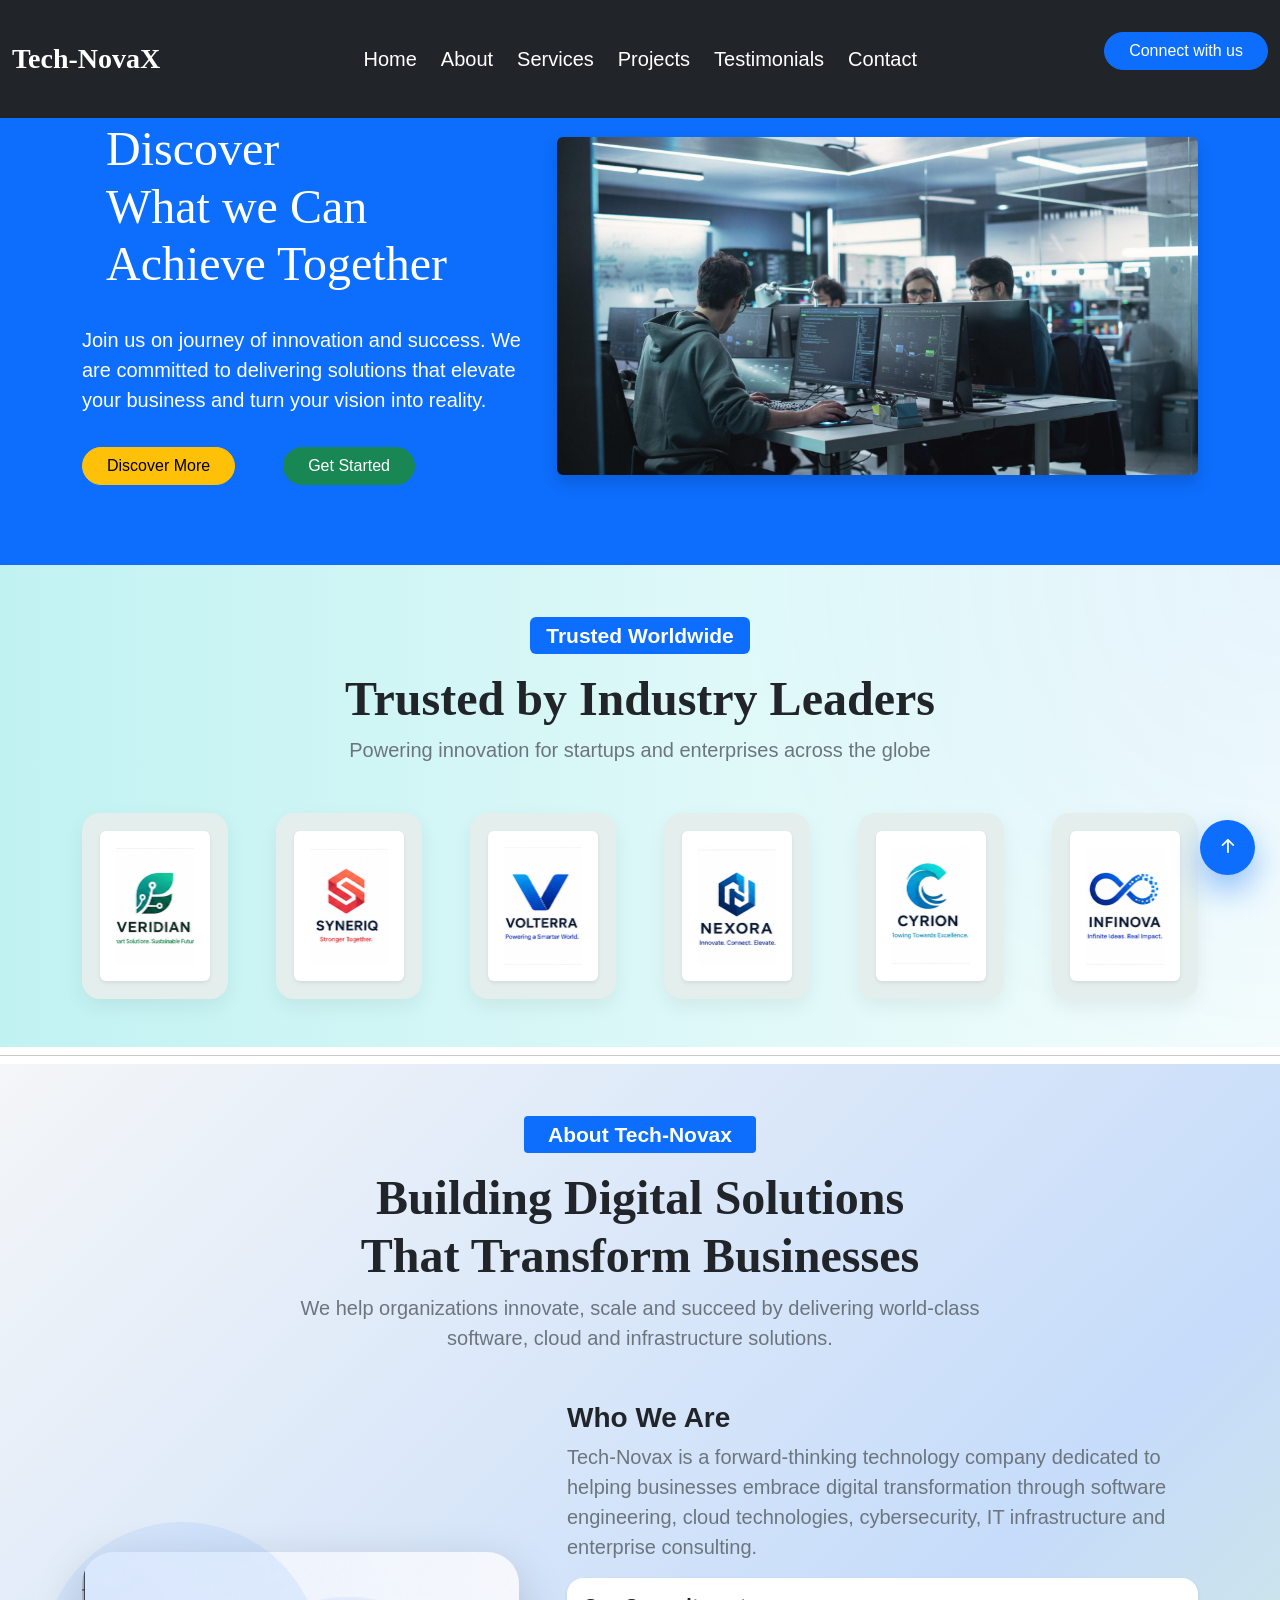
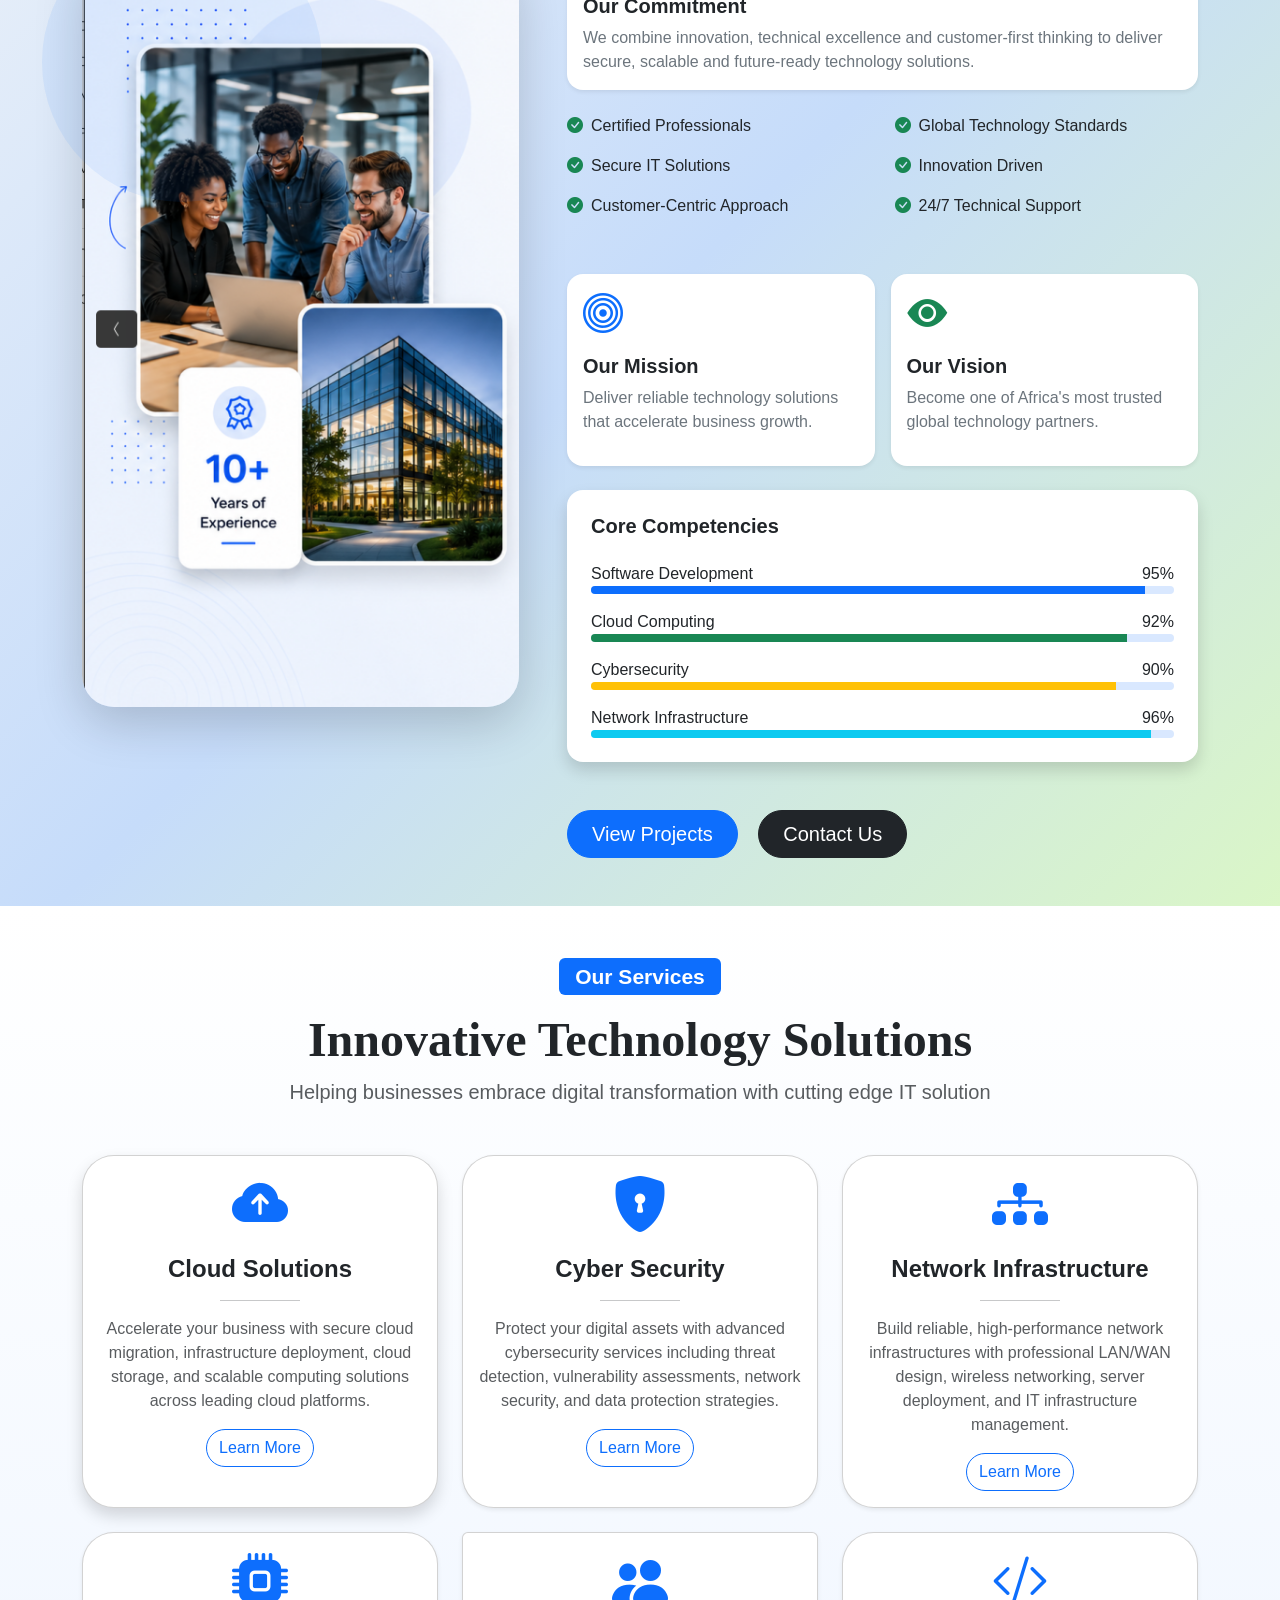
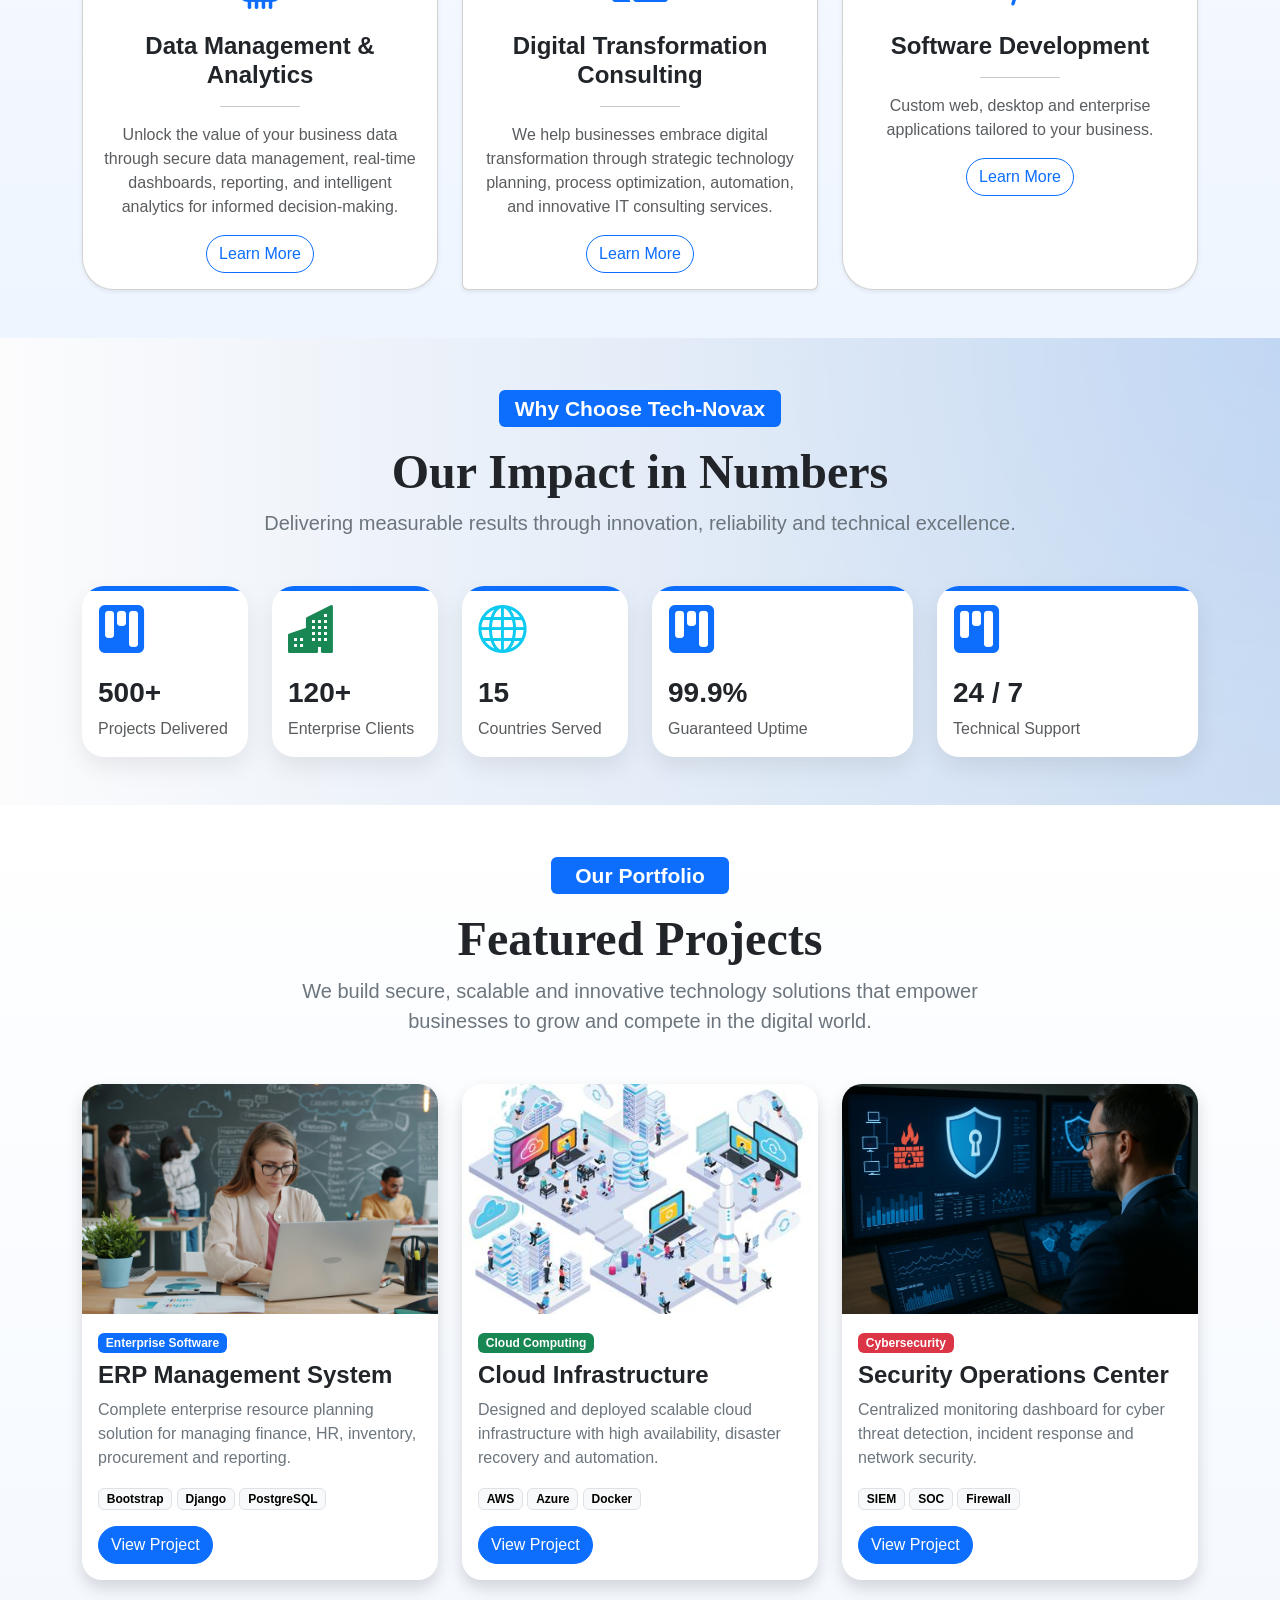
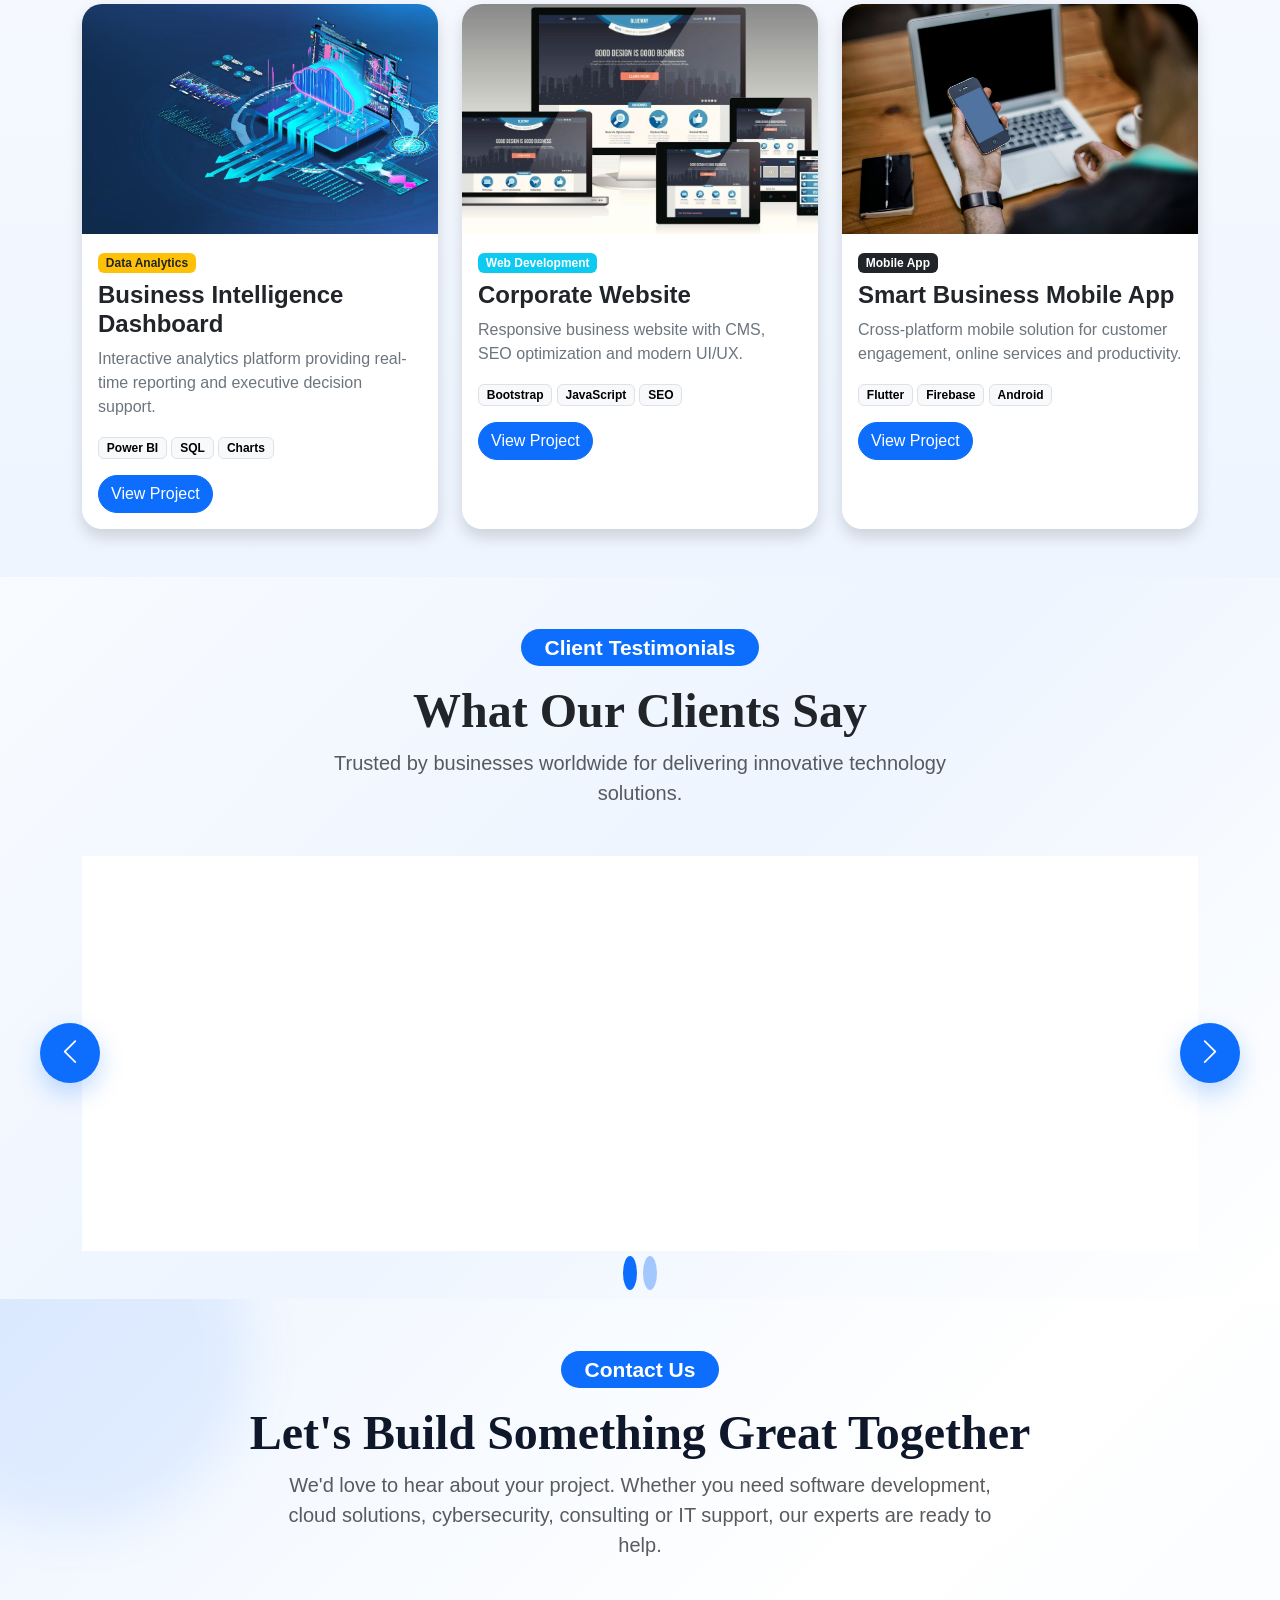
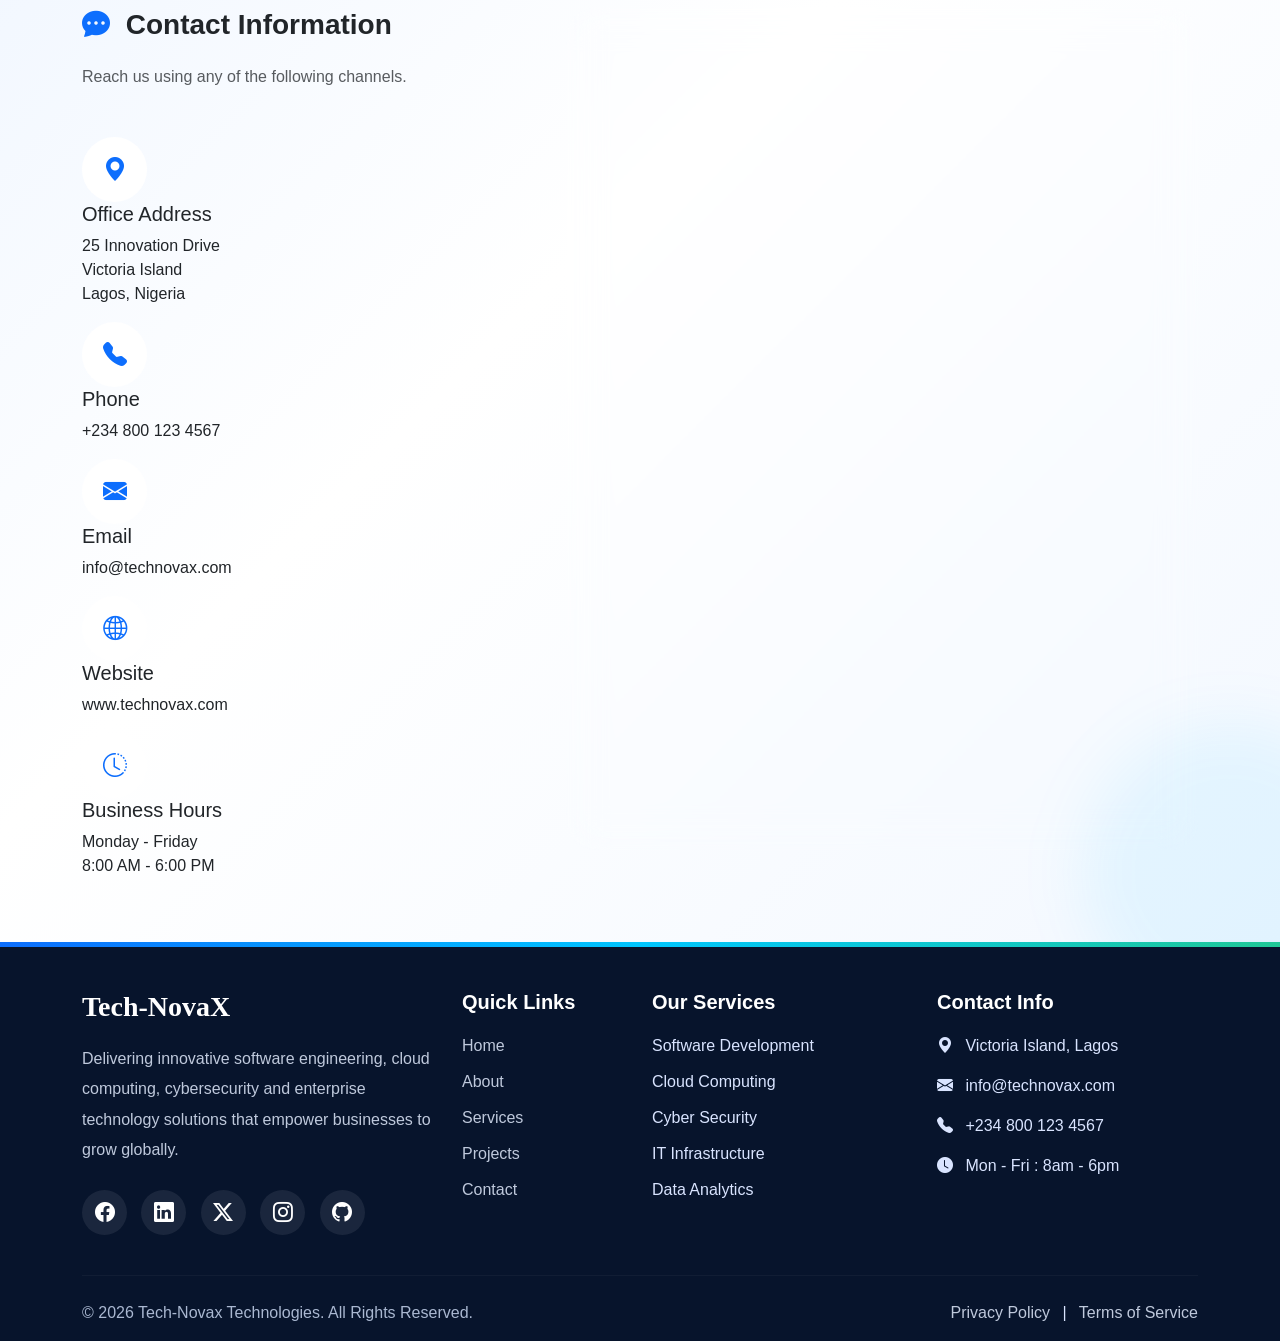
==== index copy.html @ 72aecee9 "changed clients logo identities. Also modified the Navbar to include connect with us button and also" ====
<!doctype html>
<html lang="en">
  <head>
    <meta charset="UTF-8" />
    <meta name="viewport" content="width=device-width, initial-scale=1.0" />

    <!--Bootstrap Link added below-->
    <link
      href="https://cdn.jsdelivr.net/npm/bootstrap@5.3.8/dist/css/bootstrap.min.css"
      rel="stylesheet"
      integrity="sha384-sRIl4kxILFvY47J16cr9ZwB07vP4J8+LH7qKQnuqkuIAvNWLzeN8tE5YBujZqJLB"
      crossorigin="anonymous"
    />

    <!--Bootstrap icons link added below-->
    <link
      rel="stylesheet"
      href="https://cdn.jsdelivr.net/npm/bootstrap-icons@1.11.3/font/bootstrap-icons.css"
    />

    <!--Google fonts link added-->
    <link rel="preconnect" href="https://fonts.googleapis.com" />
    <link rel="preconnect" href="https://fonts.gstatic.com" crossorigin />
    <link
      href="https://fonts.googleapis.com/css2?family=Inter:ital,opsz,wght@0,14..32,100..900;1,14..32,100..900&family=Press+Start+2P&display=swap"
      rel="stylesheet"
    />

    <!--Custom CSS file link-->
    <link rel="stylesheet" href="style.css" />

    <title>Responsive Tech Company Website with Bootstrap</title>
  </head>
  <body>
    <!-- ================= NAVBAR ==============-->
    <nav class="navbar navbar-expand-lg navbar-dark bg-dark py-3 fixed-top">
      <div class="container-fluid">
        <a class="navbar-brand fs-3 fw-bold" href="#">Tech-NovaX</a>

        <button
          class="navbar-toggler"
          type="button"
          data-bs-toggle="collapse"
          data-bs-target="#navmenu"
        >
          <span class="navbar-toggler-icon"></span>
        </button>

        <div class="collapse navbar-collapse" id="navmenu">
          <ul class="navbar-nav mx-auto gap-2">
            <li class="nav-item">
              <a href="#" class="nav-link active fs-5">Home</a>
            </li>

            <li class="nav-item">
              <a href="#about" class="nav-link active fs-5">About</a>
            </li>

            <li class="nav-item">
              <a href="#services" class="nav-link active fs-5">Services</a>
            </li>

            <li class="nav-item">
              <a href="#projects" class="nav-link active fs-5">Projects</a>
            </li>

            <li class="nav-item">
              <a href="#testimonials" class="nav-link active fs-5"
                >Testimonials</a
              >
            </li>

            <li class="nav-item">
              <a href="#contact" class="nav-link active fs-5">Contact</a>
            </li>
          </ul>

          <div class="d-flex gap-5 mb-3 py-3">
            <a href="#contact" class="btn btn-primary rounded-pill px-4 ">
              Connect with us
            </a>
          </div>
        </div>
      </div>
    </nav>

    <!-- ================= END NAVBAR ================= -->

    <!-- ================= HEADER / HERO SECTION ===     -->

    <header class="bg-primary d-flex align-items-center text-white py-5 mt-5">
      <div class="container">
        <div class="row align-items-center">
          <div class="col-md-5">
            <h1 class="header-title p-4">
              Discover <br />What we Can <br />
              Achieve Together
            </h1>

            <p class="lead">
              Join us on journey of innovation and success. We are committed to
              delivering solutions that elevate your business and turn your
              vision into reality.
            </p>

            <div class="d-flex gap-5 mb-3 py-3">
              <a href="#about" class="btn btn-warning rounded-pill px-4">
                Discover More
              </a>

              <a href="#contact" class="btn btn-success rounded-pill px-4">
                Get Started
              </a>
            </div>
          </div>

          <div class="col-md-7">
            <img
              src="images/hero-image/hero-image.jpg"
              class="img-fluid rounded shadow"
              alt="Header Image"
            />
          </div>
        </div>
      </div>
    </header>

    <!-- ================= END HEADER / HERO ================= -->

    <!-- ================= CLIENTS SECTION ===     -->

    <section id="clients" class="clients-section py-5">
      <div class="container">
        <div class="text-center mb-5 fs-3">
          <span class="badge bg-primary px-3 py-2 mb-3">
            Trusted Worldwide
          </span>

          <h2 class="display-5 fw-bold">Trusted by Industry Leaders</h2>

          <p class="lead text-secondary">
            Powering innovation for startups and enterprises across the globe
          </p>
        </div>

        <div
          class="row justify-content-center align-items-center text-center g-5"
        >
          <div class="col-6 col-md-4 col-lg-2">
            <div class="client-card">
              <a href="#" target="_blank" rel="noopener noreferrer">
                <img
                  src="images/clients/client1/client-1.png"
                  class="img-fluid p-3 bg-white shadow-sm rounded"
                  style="height: 150px; width: 180px; object-fit: cover"
                  alt="Client 1"
                />
              </a>
            </div>
          </div>

          <div class="col-6 col-md-4 col-lg-2">
            <div class="client-card">
              <a href="#" target="_blank" rel="noopener noreferrer">
                <img
                  src="images/clients/client2/client-2.png"
                  class="img-fluid p-3 bg-white shadow-sm rounded"
                  style="height: 150px; width: 180px; object-fit: cover"
                  alt="Client 2"
                />
              </a>
            </div>
          </div>

          <div class="col-6 col-md-4 col-lg-2">
            <div class="client-card">
              <a href="#" target="_blank" rel="noopener noreferrer">
                <img
                  src="images/clients/client3/client-3.png"
                  class="img-fluid p-3 bg-white shadow-sm rounded"
                  style="height: 150px; width: 180px; object-fit: cover"
                  alt="Client 3"
                />
              </a>
            </div>
          </div>

          <div class="col-6 col-md-4 col-lg-2">
            <div class="client-card">
              <a href="#" target="_blank" rel="noopener noreferrer">
                <img
                  src="images/clients/client4/client-4.png"
                  class="img-fluid p-3 bg-white shadow-sm rounded"
                  style="height: 150px; width: 180px; object-fit: cover"
                  alt="Client 4"
                />
              </a>
            </div>
          </div>

          <div class="col-6 col-md-4 col-lg-2">
            <div class="client-card">
              <a href="#" target="_blank" rel="noopener noreferrer">
                <img
                  src="images/clients/client5/client-5.png"
                  class="img-fluid p-3 bg-white shadow-sm rounded"
                  style="height: 150px; width: 180px; object-fit: cover"
                  alt="Client 5"
                />
              </a>
            </div>
          </div>

          <div class="col-6 col-md-4 col-lg-2">
            <div class="client-card">
              <a href="#" target="_blank" rel="noopener noreferrer">
                <img
                  src="images/clients/client6/client-6.png"
                  class="img-fluid p-3 bg-white shadow-sm rounded"
                  style="height: 150px; width: 180px; object-fit: cover"
                  alt="Client 6"
                />
              </a>
            </div>
          </div>
        </div>
      </div>
    </section>
    <!-- ================= END CLIENTS ================= -->

    <hr class="my-2" />

    <!-- ===================== ABOUT SECTION ===================== -->

    <section
      id="about"
      class="about-section py-5 position-relative overflow-hidden"
    >
      <div class="container">
        <!-- Section Heading -->

        <div class="text-center mb-5 fs-3">
          <span class="badge bg-primary px-4 py-2 rounded-1 mb-3">
            About Tech-Novax
          </span>

          <h2 class="display-5 fw-bold">
            Building Digital Solutions
            <br />
            That Transform Businesses
          </h2>

          <p class="lead text-secondary mx-auto" style="max-width: 700px">
            We help organizations innovate, scale and succeed by delivering
            world-class software, cloud and infrastructure solutions.
          </p>
        </div>

        <div class="row align-items-center g-5">
          <!-- LEFT COLUMN -->

          <div class="col-lg-5">
            <div class="position-relative">
              <div class="about-bg-circle"></div>

              <img
                src="images/about-image/about-image-trimmed.png"
                class="img-fluid rounded-5 shadow-lg about-image"
                alt="About Tech-Novax"
              />

              <!-- Floating Card -->

              <!--
              <div class="experience-card">
                <h2 class="fw-bold text-primary mb-1">10+</h2>

                <small class="text-muted">
                  Years of
                  <br />
                  Experience
                </small>
              </div>
            --></div>
          </div>

          <!-- RIGHT COLUMN -->

          <div class="col-lg-7">
            <h3 class="fw-bold">Who We Are</h3>

            <p class="lead text-secondary">
              Tech-Novax is a forward-thinking technology company dedicated to
              helping businesses embrace digital transformation through software
              engineering, cloud technologies, cybersecurity, IT infrastructure
              and enterprise consulting.
            </p>

            <!-- Highlight Card -->

            <div class="card border-0 shadow-sm rounded-4 mb-4">
              <div class="card-body">
                <h5 class="fw-bold">Our Commitment</h5>

                <p class="text-secondary mb-0">
                  We combine innovation, technical excellence and customer-first
                  thinking to deliver secure, scalable and future-ready
                  technology solutions.
                </p>
              </div>
            </div>

            <!-- Features -->

            <div class="row">
              <div class="col-md-6">
                <p>
                  <i class="bi bi-check-circle-fill text-success me-2"></i
                  >Certified Professionals
                </p>

                <p>
                  <i class="bi bi-check-circle-fill text-success me-2"></i
                  >Secure IT Solutions
                </p>

                <p>
                  <i class="bi bi-check-circle-fill text-success me-2"></i
                  >Customer-Centric Approach
                </p>
              </div>

              <div class="col-md-6">
                <p>
                  <i class="bi bi-check-circle-fill text-success me-2"></i
                  >Global Technology Standards
                </p>

                <p>
                  <i class="bi bi-check-circle-fill text-success me-2"></i
                  >Innovation Driven
                </p>

                <p>
                  <i class="bi bi-check-circle-fill text-success me-2"></i>24/7
                  Technical Support
                </p>
              </div>
            </div>

            <!-- Mission Vision -->

            <div class="row g-3 my-4">
              <div class="col-md-6">
                <div class="card border-0 shadow-sm h-100 rounded-4">
                  <div class="card-body">
                    <i class="bi bi-bullseye text-primary display-6"></i>

                    <h5 class="fw-bold mt-3">Our Mission</h5>

                    <p class="text-secondary">
                      Deliver reliable technology solutions that accelerate
                      business growth.
                    </p>
                  </div>
                </div>
              </div>

              <div class="col-md-6">
                <div class="card border-0 shadow-sm h-100 rounded-4">
                  <div class="card-body">
                    <i class="bi bi-eye-fill text-success display-6"></i>

                    <h5 class="fw-bold mt-3">Our Vision</h5>

                    <p class="text-secondary">
                      Become one of Africa's most trusted global technology
                      partners.
                    </p>
                  </div>
                </div>
              </div>
            </div>

            <!-- Skills Card -->

            <div class="card border-0 shadow rounded-4">
              <div class="card-body p-4">
                <h5 class="fw-bold mb-4">Core Competencies</h5>

                <div class="mb-3">
                  <div class="d-flex justify-content-between">
                    <span>Software Development</span>

                    <span>95%</span>
                  </div>

                  <div class="progress">
                    <div
                      class="progress-bar bg-primary"
                      style="width: 95%"
                    ></div>
                  </div>
                </div>

                <div class="mb-3">
                  <div class="d-flex justify-content-between">
                    <span>Cloud Computing</span>

                    <span>92%</span>
                  </div>

                  <div class="progress">
                    <div
                      class="progress-bar bg-success"
                      style="width: 92%"
                    ></div>
                  </div>
                </div>

                <div class="mb-3">
                  <div class="d-flex justify-content-between">
                    <span>Cybersecurity</span>

                    <span>90%</span>
                  </div>

                  <div class="progress">
                    <div
                      class="progress-bar bg-warning"
                      style="width: 90%"
                    ></div>
                  </div>
                </div>

                <div>
                  <div class="d-flex justify-content-between">
                    <span>Network Infrastructure</span>

                    <span>96%</span>
                  </div>

                  <div class="progress">
                    <div class="progress-bar bg-info" style="width: 96%"></div>
                  </div>
                </div>
              </div>
            </div>

            <!-- Buttons -->

            <div class="mt-5">
              <a
                href="#projects"
                class="btn btn-primary btn-lg rounded-pill px-4 me-3"
              >
                View Projects
              </a>

              <a href="#contact" class="btn btn-dark btn-lg rounded-pill px-4">
                Contact Us
              </a>
            </div>
          </div>
        </div>
      </div>
    </section>

    <!-- =====================END  ABOUT SECTION ===================== -->

    <!-- ================= SERVICES SECTION ===     -->

    <section id="services" class="py-5 services-section">
      <div class="container">
        <div class="text-center mb-5 fs-3">
          <span class="badge bg-primary px-3 py-2 mb-3"> Our Services </span>

          <h2 class="display-5 fw-bold">Innovative Technology Solutions</h2>

          <p class="lead text-muted">
            Helping businesses embrace digital transformation with cutting edge
            IT solution
          </p>
        </div>

        <div class="row g-4">
          <div class="col-md-6 col-lg-4">
            <div
              class="card border-1 rounded-5 shadow bg- h-100 overflow-hidden service card"
            >
              <div class="card-body text-center">
                <i class="bi bi-cloud-arrow-up-fill display-4 text-primary"></i>
                <h4 class="mt-3 fw-bold">Cloud Solutions</h4>

                <hr class="w-25 mx-auto my-3" />

                <p class="text-muted">
                  Accelerate your business with secure cloud migration,
                  infrastructure deployment, cloud storage, and scalable
                  computing solutions across leading cloud platforms.
                </p>

                <a
                  href="coming-soon.html"
                  class="btn btn-outline-primary rounded-pill"
                >
                  Learn More
                </a>
              </div>
            </div>
          </div>

          <div class="col-md-6 col-lg-4">
            <div class="card border-1 rounded-5 shadow-sm h-100">
              <div class="card-body text-center">
                <i class="bi bi-shield-lock-fill display-4 text-primary"></i>
                <h4 class="mt-3 fw-bold">Cyber Security</h4>

                <hr class="w-25 mx-auto my-3" />

                <p class="text-muted">
                  Protect your digital assets with advanced cybersecurity
                  services including threat detection, vulnerability
                  assessments, network security, and data protection strategies.
                </p>

                <a
                  href="coming-soon.html"
                  class="btn btn-outline-primary rounded-pill"
                >
                  Learn More
                </a>
              </div>
            </div>
          </div>

          <div class="col-md-6 col-lg-4">
            <div class="card border-1 rounded-5 shadow-sm h-100">
              <div class="card-body text-center">
                <i class="bi bi-diagram-3-fill display-4 text-primary"></i>
                <h4 class="mt-3 fw-bold">Network Infrastructure</h4>

                <hr class="w-25 mx-auto my-3" />

                <p class="text-muted">
                  Build reliable, high-performance network infrastructures with
                  professional LAN/WAN design, wireless networking, server
                  deployment, and IT infrastructure management.
                </p>
                <a
                  href="coming-soon.html"
                  class="btn btn-outline-primary rounded-pill"
                >
                  Learn More
                </a>
              </div>
            </div>
          </div>

          <div class="col-md-6 col-lg-4">
            <div class="card border-1 rounded-5 shadow-sm h-100">
              <div class="card-body text-center">
                <i class="bi bi-cpu-fill display-4 text-primary"></i>
                <h4 class="mt-3 fw-bold">Data Management & Analytics</h4>

                <hr class="w-25 mx-auto my-3" />

                <p class="text-muted">
                  Unlock the value of your business data through secure data
                  management, real-time dashboards, reporting, and intelligent
                  analytics for informed decision-making.
                </p>

                <a
                  href="coming-soon.html"
                  class="btn btn-outline-primary rounded-pill"
                >
                  Learn More
                </a>
              </div>
            </div>
          </div>

          <div class="col-md-6 col-lg-4">
            <div class="card border-1 rounded shadow-sm h-100">
              <div class="card-body text-center">
                <i class="bi bi-people-fill display-4 text-primary"></i>
                <h4 class="mt-3 fw-bold">Digital Transformation Consulting</h4>

                <hr class="w-25 mx-auto my-3" />

                <p class="text-muted">
                  We help businesses embrace digital transformation through
                  strategic technology planning, process optimization,
                  automation, and innovative IT consulting services.
                </p>

                <a
                  href="coming-soon.html"
                  class="btn btn-outline-primary rounded-pill"
                >
                  Learn More
                </a>
              </div>
            </div>
          </div>

          <div class="col-md-6 col-lg-4">
            <div class="card border-1 rounded-5 shadow-sm h-100">
              <div class="card-body text-center">
                <i class="bi bi-code-slash display-4 text-primary"></i>
                <h4 class="mt-3 fw-bold">Software Development</h4>

                <hr class="w-25 mx-auto my-3" />

                <p class="text-muted">
                  Custom web, desktop and enterprise applications tailored to
                  your business.
                </p>

                <a
                  href="coming-soon.html"
                  class="btn btn-outline-primary rounded-pill"
                >
                  Learn More
                </a>
              </div>
            </div>
          </div>
        </div>
      </div>
    </section>
    <!-- ================= END SERVICES ================= -->

    <!-- ================= STATISTICS SECTION ===     -->

    <section id="statistics" class="stats-section py-5">
      <div class="container">
        <div class="text-center mb-5 fs-3">
          <span class="badge bg-primary px-3 py-2 mb-3">
            Why Choose Tech-Novax
          </span>

          <h2 class="fw-bold display-5">Our Impact in Numbers</h2>

          <p class="lead text-secondary">
            Delivering measurable results through innovation, reliability and
            technical excellence.
          </p>
        </div>

        <div class="row g-4">
          <div class="col-sm-6 col-lg-2">
            <div class="card stat-card border-0 h-100">
              <div class="card-body">
                <i class="bi bi-kanban-fill display-5 text-primary"></i>

                <h3 class="fw-bold mt-3">500+</h3>

                <p class="text-muted mb-0">Projects Delivered</p>
              </div>
            </div>
          </div>

          <div class="col-sm-6 col-lg-2">
            <div class="card stat-card border-0 h-100">
              <div class="card-body">
                <i class="bi bi-buildings-fill display-5 text-success"></i>

                <h3 class="fw-bold mt-3">120+</h3>

                <p class="text-muted mb-0">Enterprise Clients</p>
              </div>
            </div>
          </div>

          <div class="col-sm-6 col-lg-2">
            <div class="card stat-card border-0 h-100">
              <div class="card-body">
                <i class="bi bi-globe display-5 text-info"></i>

                <h3 class="fw-bold mt-3">15</h3>

                <p class="text-muted mb-0">Countries Served</p>
              </div>
            </div>
          </div>

          <div class="col-sm-6 col-lg-3">
            <div class="card stat-card border-0 h-100">
              <div class="card-body">
                <i
                  class="bi bi-kanban-fill stat-icon display-5 text-primary"
                ></i>

                <h3 class="fw-bold mt-3">99.9%</h3>

                <p class="text-muted mb-0">Guaranteed Uptime</p>
              </div>
            </div>
          </div>

          <div class="col-sm-12 col-lg-3">
            <div class="card stat-card border-0 h-100">
              <div class="card-body">
                <i
                  class="bi bi-kanban-fill stat-icon display-5 text-primary"
                ></i>

                <h3 class="fw-bold mt-3">24 / 7</h3>

                <p class="text-muted mb-0">Technical Support</p>
              </div>
            </div>
          </div>
        </div>
      </div>
    </section>

    <!-- ================= END STATISTICS ================= -->

    <!-- ===================== PROJECTS SECTION ===================== -->

    <section id="projects" class="py-5 bg-body-tertiary">
      <div class="container">
        <!-- Heading -->

        <div class="text-center mb-5 fs-3">
          <span class="badge bg-primary px-4 py-2 mb-3"> Our Portfolio </span>

          <h2 class="display-5 fw-bold">Featured Projects</h2>

          <p class="lead text-secondary mx-auto" style="max-width: 700px">
            We build secure, scalable and innovative technology solutions that
            empower businesses to grow and compete in the digital world.
          </p>
        </div>

        <!-- Projects -->

        <div class="row g-4">
          <!-- Project 1 -->

          <div class="col-md-6 col-lg-4">
            <div
              class="card border-0 shadow h-100 overflow-hidden project-card"
            >
              <div class="overflow-hidden">
                <img
                  src="images/projects/ERP.jpg"
                  class="card-img-top project-img"
                  alt="ERP System"
                />
              </div>

              <div class="card-body">
                <span class="badge bg-primary mb-2"> Enterprise Software </span>

                <h4 class="fw-bold">ERP Management System</h4>

                <p class="text-secondary">
                  Complete enterprise resource planning solution for managing
                  finance, HR, inventory, procurement and reporting.
                </p>

                <div class="mb-3">
                  <span class="badge text-bg-light border">Bootstrap</span>

                  <span class="badge text-bg-light border">Django</span>

                  <span class="badge text-bg-light border">PostgreSQL</span>
                </div>

                <a href="coming-soon.html" class="btn btn-primary rounded-pill">
                  View Project
                </a>
              </div>
            </div>
          </div>

          <!-- Project 2 -->

          <div class="col-md-6 col-lg-4">
            <div
              class="card border-0 shadow h-100 overflow-hidden project-card"
            >
              <div class="overflow-hidden">
                <img
                  src="images/projects/cloud-services.jpg"
                  class="card-img-top project-img"
                  alt="Cloud Computing"
                />
              </div>

              <div class="card-body">
                <span class="badge bg-success mb-2"> Cloud Computing </span>

                <h4 class="fw-bold">Cloud Infrastructure</h4>

                <p class="text-secondary">
                  Designed and deployed scalable cloud infrastructure with high
                  availability, disaster recovery and automation.
                </p>

                <div class="mb-3">
                  <span class="badge text-bg-light border">AWS</span>

                  <span class="badge text-bg-light border">Azure</span>

                  <span class="badge text-bg-light border">Docker</span>
                </div>

                <a href="coming-soon.html" class="btn btn-primary rounded-pill">
                  View Project
                </a>
              </div>
            </div>
          </div>

          <!-- Project 3 -->

          <div class="col-md-6 col-lg-4">
            <div
              class="card border-0 shadow h-100 overflow-hidden project-card"
            >
              <div class="overflow-hidden">
                <img
                  src="images/services/cybersecurity.jpg"
                  class="card-img-top project-img"
                  alt="Cyber Security"
                />
              </div>

              <div class="card-body">
                <span class="badge bg-danger mb-2"> Cybersecurity </span>

                <h4 class="fw-bold">Security Operations Center</h4>

                <p class="text-secondary">
                  Centralized monitoring dashboard for cyber threat detection,
                  incident response and network security.
                </p>

                <div class="mb-3">
                  <span class="badge text-bg-light border">SIEM</span>

                  <span class="badge text-bg-light border">SOC</span>

                  <span class="badge text-bg-light border">Firewall</span>
                </div>

                <a href="coming-soon.html" class="btn btn-primary rounded-pill">
                  View Project
                </a>
              </div>
            </div>
          </div>

          <!-- Project 4 -->

          <div class="col-md-6 col-lg-4">
            <div
              class="card border-0 shadow h-100 overflow-hidden project-card"
            >
              <div class="overflow-hidden">
                <img
                  src="images/projects/data-analytic-software-project.jpg"
                  class="card-img-top project-img"
                  alt="Dashboard"
                />
              </div>

              <div class="card-body">
                <span class="badge bg-warning text-dark mb-2">
                  Data Analytics
                </span>

                <h4 class="fw-bold">Business Intelligence Dashboard</h4>

                <p class="text-secondary">
                  Interactive analytics platform providing real-time reporting
                  and executive decision support.
                </p>

                <div class="mb-3">
                  <span class="badge text-bg-light border">Power BI</span>

                  <span class="badge text-bg-light border">SQL</span>

                  <span class="badge text-bg-light border">Charts</span>
                </div>

                <a href="coming-soon.html" class="btn btn-primary rounded-pill">
                  View Project
                </a>
              </div>
            </div>
          </div>

          <!-- Project 5 -->

          <div class="col-md-6 col-lg-4">
            <div
              class="card border-0 shadow h-100 overflow-hidden project-card"
            >
              <div class="overflow-hidden">
                <img
                  src="images/projects/web-design-and-dev-project.jpg"
                  class="card-img-top project-img"
                  alt="Website development"
                />
              </div>

              <div class="card-body">
                <span class="badge bg-info mb-2"> Web Development </span>

                <h4 class="fw-bold">Corporate Website</h4>

                <p class="text-secondary">
                  Responsive business website with CMS, SEO optimization and
                  modern UI/UX.
                </p>

                <div class="mb-3">
                  <span class="badge text-bg-light border">Bootstrap</span>

                  <span class="badge text-bg-light border">JavaScript</span>

                  <span class="badge text-bg-light border">SEO</span>
                </div>

                <a href="coming-soon.html" class="btn btn-primary rounded-pill">
                  View Project
                </a>
              </div>
            </div>
          </div>

          <!-- Project 6 -->

          <div class="col-md-6 col-lg-4">
            <div
              class="card border-0 shadow h-100 overflow-hidden project-card"
            >
              <div class="overflow-hidden">
                <img
                  src="images/projects/mobile.jpg"
                  class="card-img-top project-img"
                  alt="Mobile computing"
                />
              </div>

              <div class="card-body">
                <span class="badge bg-dark mb-2"> Mobile App </span>

                <h4 class="fw-bold">Smart Business Mobile App</h4>

                <p class="text-secondary">
                  Cross-platform mobile solution for customer engagement, online
                  services and productivity.
                </p>

                <div class="mb-3">
                  <span class="badge text-bg-light border">Flutter</span>

                  <span class="badge text-bg-light border">Firebase</span>

                  <span class="badge text-bg-light border">Android</span>
                </div>

                <a href="coming-soon.html" class="btn btn-primary rounded-pill">
                  View Project
                </a>
              </div>
            </div>
          </div>
        </div>
      </div>
    </section>

    <!--End of portfolio / projects-->

    <!--======TESTIMONIAL -->

    <section id="testimonials" class="testimonial-section py-5">
      <div class="container">
        <div class="text-center mb-5 fs-3">
          <span class="badge bg-primary rounded-pill px-4 py-2 mb-3">
            Client Testimonials
          </span>

          <h2 class="display-5 fw-bold">What Our Clients Say</h2>

          <p class="lead text-muted mx-auto" style="max-width: 700px">
            Trusted by businesses worldwide for delivering innovative technology
            solutions.
          </p>
        </div>

        <div
          id="testimonialCarousel"
          class="carousel slide"
          data-bs-ride="carousel"
          data-bs-interval="6000"
        >
          <!-- Indicators -->

          <div class="carousel-indicators">
            <button
              type="button"
              data-bs-target="#testimonialCarousel"
              data-bs-slide-to="0"
              class="active"
            ></button>

            <button
              type="button"
              data-bs-target="#testimonialCarousel"
              data-bs-slide-to="1"
            ></button>
          </div>

          <div class="carousel-inner">
            <!-- ===================== -->
            <!-- SLIDE ONE -->
            <!-- ===================== -->

            <div class="carousel-item active">
              <div class="row g-4">
                <!-- CARD 1 -->

                <div class="col-lg-4">
                  <div class="testimonial-card">
                    <img
                      src="images/testimonials/client-one.jpg"
                      class="testimonial-img"
                      alt=""
                    />

                    <h5>John Anderson</h5>

                    <span>Chief Technology Officer</span>

                    <div class="stars">★★★★★</div>

                    <p>
                      "Tech-Novax completely modernized our IT infrastructure.
                      Outstanding technical expertise."
                    </p>
                  </div>
                </div>

                <!-- CARD 2 -->

                <div class="col-lg-4">
                  <div class="testimonial-card">
                    <img
                      src="images/testimonials/client-two.jpg"
                      class="testimonial-img"
                      alt=""
                    />

                    <h5>Michael Brown</h5>

                    <span>CEO</span>

                    <div class="stars">★★★★★</div>

                    <p>
                      "The team delivered our cloud migration ahead of schedule.
                      Fantastic experience."
                    </p>
                  </div>
                </div>

                <!-- CARD 3 -->

                <div class="col-lg-4">
                  <div class="testimonial-card">
                    <img
                      src="images/testimonials/client-three.jpg"
                      class="testimonial-img"
                      alt=""
                    />

                    <h5>Sarah Johnson</h5>

                    <span>Operations Director</span>

                    <div class="stars">★★★★★</div>

                    <p>
                      "Our cybersecurity posture improved tremendously. Highly
                      recommended."
                    </p>
                  </div>
                </div>
              </div>
            </div>

            <!-- ===================== -->
            <!-- SLIDE TWO -->
            <!-- ===================== -->

            <div class="carousel-item">
              <div class="row g-4">
                <!-- CARD 4 -->

                <div class="col-lg-4">
                  <div class="testimonial-card">
                    <img
                      src="images/testimonials/client-four.jpg"
                      class="testimonial-img"
                      alt=""
                    />

                    <h5>David Wilson</h5>

                    <span>Project Manager</span>

                    <div class="stars">★★★★★</div>

                    <p>
                      "Professional, responsive and incredibly knowledgeable. We
                      will definitely work together again."
                    </p>
                  </div>
                </div>

                <!-- CARD 5 -->

                <div class="col-lg-4">
                  <div class="testimonial-card">
                    <img
                      src="images/testimonials/client-five.jpg"
                      class="testimonial-img"
                      alt=""
                    />

                    <h5>Emily Carter</h5>

                    <span>IT Director</span>

                    <div class="stars">★★★★★</div>

                    <p>
                      "Our digital transformation project exceeded all
                      expectations."
                    </p>
                  </div>
                </div>

                <!-- CARD 6 -->

                <div class="col-lg-4">
                  <div class="testimonial-card">
                    <img
                      src="images/testimonials/client-six.jpg"
                      class="testimonial-img"
                      alt=""
                    />

                    <h5>Daniel Smith</h5>

                    <span>Managing Director</span>

                    <div class="stars">★★★★★</div>

                    <p>
                      "Reliable, innovative and highly skilled professionals.
                      Couldn't ask for more."
                    </p>
                  </div>
                </div>
              </div>
            </div>
          </div>

          <!-- Previous -->

          <button
            class="carousel-control-prev"
            type="button"
            data-bs-target="#testimonialCarousel"
            data-bs-slide="prev"
          >
            <span class="custom-arrow">
              <i class="bi bi-chevron-left"></i>
            </span>
          </button>

          <!-- Next -->

          <button
            class="carousel-control-next"
            type="button"
            data-bs-target="#testimonialCarousel"
            data-bs-slide="next"
          >
            <span class="custom-arrow">
              <i class="bi bi-chevron-right"></i>
            </span>
          </button>
        </div>
      </div>
    </section>

    <!-- ===================== CONTACT SECTION ===================== -->

    <section id="contact" class="contact-section py-5">
      <div class="container">
        <!-- Section Heading -->
        <div class="text-center mb-5 fs-3">
          <span class="badge bg-primary rounded-pill px-4 py-2 mb-3">
            Contact Us
          </span>

          <h2 class="display-5 fw-bold">
            Let's Build Something Great Together
          </h2>

          <p class="lead text-muted mx-auto" style="max-width: 750px">
            We'd love to hear about your project. Whether you need software
            development, cloud solutions, cybersecurity, consulting or IT
            support, our experts are ready to help.
          </p>
        </div>

        <div class="row g-5">
          <!-- ===================================== -->
          <!-- LEFT COLUMN -->
          <!-- ===================================== -->

          <div class="col-lg-5">
            <div class="contact-info-card h-100">
              <h3 class="fw-bold mb-4">
                <i class="bi bi-chat-dots-fill text-primary me-2"></i>

                Contact Information
              </h3>

              <p class="text-muted mb-5">
                Reach us using any of the following channels.
              </p>

              <!-- Address -->

              <div class="contact-item">
                <div class="contact-icon">
                  <i class="bi bi-geo-alt-fill"></i>
                </div>

                <div>
                  <h5>Office Address</h5>

                  <p>
                    25 Innovation Drive<br />

                    Victoria Island<br />

                    Lagos, Nigeria
                  </p>
                </div>
              </div>

              <!-- Phone -->

              <div class="contact-item">
                <div class="contact-icon">
                  <i class="bi bi-telephone-fill"></i>
                </div>

                <div>
                  <h5>Phone</h5>

                  <p>+234 800 123 4567</p>
                </div>
              </div>

              <!-- Email -->

              <div class="contact-item">
                <div class="contact-icon">
                  <i class="bi bi-envelope-fill"></i>
                </div>

                <div>
                  <h5>Email</h5>

                  <p>info@technovax.com</p>
                </div>
              </div>

              <!-- Website -->

              <div class="contact-item">
                <div class="contact-icon">
                  <i class="bi bi-globe2"></i>
                </div>

                <div>
                  <h5>Website</h5>

                  <p>www.technovax.com</p>
                </div>
              </div>

              <!-- Hours -->

              <div class="contact-item">
                <div class="contact-icon">
                  <i class="bi bi-clock-history"></i>
                </div>

                <div>
                  <h5>Business Hours</h5>

                  <p>
                    Monday - Friday<br />

                    8:00 AM - 6:00 PM
                  </p>
                </div>
              </div>
            </div>
          </div>

          <!-- ===================================== -->
          <!-- RIGHT COLUMN -->
          <!-- ===================================== -->

          <div class="col-lg-7">
            <div class="contact-form-card">
              <h3 class="fw-bold mb-4">Send Us A Message</h3>

              <form
                action="https://formsubmit.co/nurudeen.abdulsalam@gmail.com"
                method="POST"
                id="contactForm"
                autocomplete="on"
              >
                <!-- Disable Captcha -->
                <input type="hidden" name="_captcha" value="false" />

                <!-- Email Subject -->
                <input
                  type="hidden"
                  name="_subject"
                  value="New Message from Tech-Novax Website"
                />

                <!-- Redirect after submission -->
                <input
                  type="hidden"
                  name="_next"
                  value="http://127.0.0.1:5500/thankyou.html"
                />

                <div
                  id="successAlert"
                  class="alert alert-success d-none"
                  role="alert"
                >
                  Your message has been sent successfully.
                </div>

                <div class="row">
                  <!-- Full Name -->

                  <div class="col-md-6 mb-4">
                    <label for="fullname" class="form-label"> Full Name </label>

                    <div class="input-group">
                      <span class="input-group-text">
                        <i class="bi bi-person-fill"></i>
                      </span>

                      <input
                        type="text"
                        class="form-control"
                        id="fullname"
                        name="fullname"
                        placeholder="John Doe"
                        autocomplete="name"
                        required
                        tabindex="1"
                        aria-required="true"
                      />

                      <div class="invalid-feedback">
                        Please enter your full name.
                      </div>
                    </div>
                  </div>

                  <!-- Email -->

                  <div class="col-md-6 mb-4">
                    <label for="email" class="form-label">
                      Email Address
                    </label>

                    <div class="input-group">
                      <span class="input-group-text">
                        <i class="bi bi-envelope-fill"></i>
                      </span>

                      <input
                        type="email"
                        class="form-control"
                        id="email"
                        name="email"
                        placeholder="john@example.com"
                        autocomplete="email"
                        required
                        tabindex="2"
                        aria-required="true"
                      />

                      <div class="invalid-feedback">
                        Please enter a valid email.
                      </div>
                    </div>
                  </div>

                  <!-- Phone -->

                  <div class="col-md-6 mb-4">
                    <label for="phone" class="form-label"> Phone Number </label>

                    <div class="input-group">
                      <span class="input-group-text">
                        <i class="bi bi-telephone-fill"></i>
                      </span>

                      <input
                        type="tel"
                        class="form-control"
                        id="phone"
                        name="phone"
                        placeholder="+234..."
                        autocomplete="tel"
                        tabindex="3"
                      />
                    </div>
                  </div>

                  <!-- Company -->

                  <div class="col-md-6 mb-4">
                    <label for="company" class="form-label"> Company </label>

                    <div class="input-group">
                      <span class="input-group-text">
                        <i class="bi bi-building"></i>
                      </span>

                      <input
                        type="text"
                        class="form-control"
                        id="company"
                        name="company"
                        placeholder="Company Name"
                        autocomplete="organization"
                        tabindex="4"
                      />
                    </div>
                  </div>

                  <!-- Subject -->

                  <div class="mb-4">
                    <label for="subject" class="form-label"> Subject </label>

                    <input
                      type="text"
                      class="form-control"
                      id="subject"
                      name="subject"
                      required
                      tabindex="5"
                    />

                    <div class="invalid-feedback">Subject is required.</div>
                  </div>

                  <!-- Message -->

                  <div class="mb-4">
                    <label for="message" class="form-label"> Message </label>

                    <textarea
                      class="form-control"
                      id="message"
                      name="message"
                      rows="6"
                      required
                      tabindex="6"
                      aria-describedby="messageHelp"
                    ></textarea>

                    <small id="messageHelp" class="text-muted">
                      Please provide as much detail as possible.
                    </small>

                    <div class="invalid-feedback">
                      Please enter your message.
                    </div>
                  </div>

                  <!-- Checkbox -->

                  <div class="form-check mb-4">
                    <input
                      class="form-check-input"
                      type="checkbox"
                      id="agree"
                      name="agree"
                      required
                      tabindex="7"
                    />

                    <label class="form-check-label" for="agree">
                      I agree to the processing of my information.
                    </label>

                    <div class="invalid-feedback">
                      You must agree before submitting.
                    </div>
                  </div>

                  <!-- Submit -->

                  <div>
                    <button
                      class="btn btn-primary btn-lg rounded-pill px-5"
                      type="submit"
                      tabindex="8"
                    >
                      <span
                        class="spinner-border spinner-border-sm d-none"
                        id="submitSpinner"
                      ></span>

                      <i class="bi bi-send-fill me-2"></i>

                      Send Message
                    </button>
                  </div>
                </div>
              </form>
            </div>
          </div>
        </div>
      </div>
    </section>

    <!-- ================= END CONTACT SECTION ================= -->

    <!--footer-->

    <!-- ===================== FOOTER ===================== -->

    <footer class="footer-section pt-5 pb-3">
      <div class="container">
        <div class="row gy-5">
          <!-- Company -->

          <div class="col-lg-4">
            <h3 class="footer-logo">
              <!-- <i class="bi bi-cpu-fill me-2"></i>-->

              <a class="navbar-brand fw-bold" href="#">Tech-NovaX</a>
            </h3>

            <p class="footer-text">
              Delivering innovative software engineering, cloud computing,
              cybersecurity and enterprise technology solutions that empower
              businesses to grow globally.
            </p>

            <div class="footer-social mt-4">
              <a href="#"><i class="bi bi-facebook"></i></a>

              <a href="#"><i class="bi bi-linkedin"></i></a>

              <a href="#"><i class="bi bi-twitter-x"></i></a>

              <a href="#"><i class="bi bi-instagram"></i></a>

              <a href="#"><i class="bi bi-github"></i></a>
            </div>
          </div>

          <!-- Quick Links -->

          <div class="col-md-4 col-lg-2">
            <h5 class="footer-title">Quick Links</h5>

            <ul class="footer-links">
              <li><a href="#">Home</a></li>

              <li><a href="#about">About</a></li>

              <li><a href="#services">Services</a></li>

              <li><a href="#projects">Projects</a></li>

              <li><a href="#contact">Contact</a></li>
            </ul>
          </div>

          <!-- Services -->

          <div class="col-md-4 col-lg-3">
            <h5 class="footer-title">Our Services</h5>

            <ul class="footer-links">
              <li>Software Development</li>

              <li>Cloud Computing</li>

              <li>Cyber Security</li>

              <li>IT Infrastructure</li>

              <li>Data Analytics</li>
            </ul>
          </div>

          <!-- Contact -->

          <div class="col-md-4 col-lg-3">
            <h5 class="footer-title">Contact Info</h5>

            <p>
              <i class="bi bi-geo-alt-fill me-2"></i>

              Victoria Island, Lagos
            </p>

            <p>
              <i class="bi bi-envelope-fill me-2"></i>

              info@technovax.com
            </p>

            <p>
              <i class="bi bi-telephone-fill me-2"></i>

              +234 800 123 4567
            </p>

            <p>
              <i class="bi bi-clock-fill me-2"></i>

              Mon - Fri : 8am - 6pm
            </p>
          </div>
        </div>

        <hr class="footer-divider" />

        <div class="row align-items-center">
          <div class="col-md-6">
            <p class="copyright mb-md-0">
              © 2026 Tech-Novax Technologies. All Rights Reserved.
            </p>
          </div>

          <div class="col-md-6 text-md-end">
            <a href="#" class="footer-small-link"> Privacy Policy </a>

            <span class="mx-2">|</span>

            <a href="#" class="footer-small-link"> Terms of Service </a>
          </div>
        </div>
      </div>

      <!-- Scroll To Top -->

      <a href="#" class="back-to-top">
        <i class="bi bi-arrow-up-short"></i>
      </a>
    </footer>

    <script
      src="https://cdn.jsdelivr.net/npm/bootstrap@5.3.8/dist/js/bootstrap.bundle.min.js"
      integrity="sha384-FKyoEForCGlyvwx9Hj09JcYn3nv7wiPVlz7YYwJrWVcXK/BmnVDxM+D2scQbITxI"
      crossorigin="anonymous"
    ></script>
  </body>
</html>
---- style.css ----
body {
    font-family: "Noto Sans", sans-serif;
 }
 

 h1, h2 {
    font-family: "Lora", serif;
 }

 section{
  scroll-margin: 50px;
 }
 /*

 .my-custom-bg {
    background-color: #090986;
 }
*/
 .navbar-brand {
   font-family: "Lora",serif;
 }
/*
 .yellow {
   color:yellow
 }



 .green {
   color:#69ed69;
 }

*/

 .header-title {
   font-size: 48px;
 }

 .client-img {
  object-fit: contain;
  width: 120px;
  padding: 0 2%;

 }

/*
 .clients-section{
    background: linear-gradient(180deg,#eef6ff 0%,#ffffff 100%);
}
*/


.clients-section{

    background:
    radial-gradient(circle at top right,
    rgba(13,110,253,.06),
    transparent 40%),

    linear-gradient(to right,#c1f2f2,#f5fdfd);

}

.client-card{

    background:#e3eeed;

    border-radius:18px;

    padding:18px;

    box-shadow:0 8px 20px rgba(0,0,0,.06);

    transition:.35s ease;

}

.client-card:hover{

    transform:translateY(-10px);

    box-shadow:0 18px 35px rgba(13,110,253,.18);

}

/*
.stats-section{
    background: linear-gradient(180deg,#f8fbff 0%,#edf5ff 100%);
}
*/

.stats-section{

    background:
    radial-gradient(circle at top right,
    rgba(13,110,253,.06),
    transparent 40%),

    linear-gradient(to right,#fcfcfd,#ccddf2);

}


.stat-card{

    border-radius:22px;

    background:white;

    box-shadow:0 10px 25px rgba(0,0,0,.08);

    transition:.4s;

}




.stat-card {
    border-radius: 22px;
    background: white;
    /* Clean, soft base shadow */
    box-shadow: 0 10px 25px rgba(0, 0, 0, .08); 
    /* Smooth transition for transform, shadow, and background */
    transition: transform .4s ease, box-shadow .4s ease, background-color .4s ease; 
    position:relative;

    overflow:hidden;
}

/* Hover effects applied directly to the card container */
.stat-card:hover {
    cursor: pointer; /* Changes mouse to pointer */
    transform: translateY(-10px); /* Moves the card up by 10px */
    
    /* 
       Glow Effect: 
       We increase the blur radius and spread, and swap the grey shadow 
       for a soft, translucent Bootstrap primary blue (#0d6efd)
    */
    box-shadow: 0 20px 35px rgba(13, 110, 253, 0.25); 
}

/* Optional: Keep your icon transition if you still want it to do something separate */
.stat-icon {
    transition: .35s;
}


.stat-card::before{

    content:"";

    position:absolute;

    top:0;

    left:0;

    width:100%;

    height:5px;

    background:#0d6efd;

}


.stat-card:nth-child(1)::before{
background:#0d6efd;
}

.stat-card:nth-child(2)::before{
background:#198754;
}

.stat-card:nth-child(3)::before{
background:#0dcaf0;
}

.stat-card:nth-child(4)::before{
background:#ffc107;
}

.stat-card:nth-child(5)::before{
background:#dc3545;
}

/*

.about-section{
    background:linear-gradient(135deg,#f8fbff 0%,#eef5ff 50%,#ffffff 100%);
}


.about-bg-circle{
    position:absolute;
    width:280px;
    height:280px;
    background:#0d6efd;
    opacity:.08;
    border-radius:50%;
    top:-40px;
    left:-40px;
}


.experience-card{

position:absolute;

bottom:25px;

right:-20px;

background:white;

padding:15px;

width:100px;

border-radius:20px;

box-shadow:0 20px 40px rgba(0,0,0,.15);

}
*/


/* ================= ABOUT SECTION ================= */

.about-section{

    background:linear-gradient(
        135deg,
        #f4f6f8 0%,
        #c6dcfa 55%,
        #daf6c7 100%
    );

}

.about-bg-circle{

    position:absolute;

    width:280px;

    height:280px;

    border-radius:50%;

    background:#0d6efd;

    opacity:.08;

    top:-30px;

    left:-40px;

}

.about-image{

    transition:.45s ease;

}

.about-image:hover{

    transform:scale(1.03);

}

.experience-card{

    position:absolute;

    right:-20px;

    bottom:25px;

    background:#fff;

    width:180px;

    padding:20px;

    text-align:center;

    border-radius:20px;

    box-shadow:0 15px 40px rgba(0,0,0,.15);

    transition:.4s;

}

.experience-card:hover{

    transform:translateY(-8px);

}

.progress{

    height:8px;

    border-radius:20px;

    background:#d9e8ff;

}

.card{

    transition:.35s;

}

.card:hover{

    transform:translateY(-6px);

    box-shadow:0 20px 45px rgba(13,110,253,.15)!important;

}

.btn{

    transition:.35s;

}

.btn:hover{

    transform:translateY(-3px);

}


/* ================= SERVICES ================= */

#services{

background:linear-gradient(
180deg,
#ffffff,
#eef5ff);

}

.service-card{

transition:.4s ease;

border-radius:20px;

}

.service-card:hover{

transform:translateY(-12px);

box-shadow:0 22px 45px rgba(13,110,253,.18)!important;

}


/* ================= PROJECTS ================= */

#projects{

background:linear-gradient(
180deg,
#ffffff,
#eef5ff);

}

.project-card{

transition:.4s ease;

border-radius:20px;

}

.project-card:hover{

transform:translateY(-12px);

box-shadow:0 22px 45px rgba(13,110,253,.18)!important;

}

.project-img{

height:230px;

object-fit:cover;

transition:.6s;

}

.project-card:hover .project-img{

transform:scale(1.08);

}


/*=========================
TESTIMONIAL SECTION
=========================*/

.testimonial-section{

background:linear-gradient(
135deg,
#f8fbff,
#eef5ff,
#ffffff);

overflow:hidden;

}

.testimonial-slider{

overflow:hidden;

position:relative;

}

.testimonial-track{

display:flex;

gap:30px;

width:max-content;

animation:scrollTestimonials 35s linear infinite;

}

.testimonial-slider:hover .testimonial-track{

animation-play-state:paused;

}

.testimonial-card{

min-width:360px;

max-width:360px;

padding:35px;

background:rgba(255,255,255,.95);

border-radius:25px;

box-shadow:0 15px 35px rgba(0,0,0,.08);

text-align:center;

transition:.4s;

backdrop-filter:blur(12px);

}

.testimonial-card:hover{

transform:translateY(-12px);

box-shadow:0 25px 55px rgba(13,110,253,.20);

}

.testimonial-img{

width:90px;

height:90px;

border-radius:50%;

object-fit:cover;

margin:auto;

margin-bottom:20px;

border:5px solid #0d6efd;

transition:.4s;

}

.testimonial-card:hover .testimonial-img{

transform:scale(1.08);

}

.testimonial-card h5{

font-weight:700;

margin-bottom:5px;

}

.testimonial-card span{

color:#0d6efd;

font-weight:600;

display:block;

margin-bottom:12px;

}

.stars{

font-size:22px;

color:#ffc107;

margin-bottom:20px;

}

.testimonial-card p{

color:#6c757d;

font-style:italic;

line-height:1.7;

}

@keyframes scrollTestimonials{

0%{

transform:translateX(0);

}

100%{

transform:translateX(-50%);

}

}






.carousel-control-prev,
.carousel-control-next{

width:6%;

opacity:1;

}

.custom-arrow{

width:60px;

height:60px;

display:flex;

justify-content:center;

align-items:center;

background:#0d6efd;

border-radius:50%;

font-size:28px;

color:white;

transition:.35s;

box-shadow:0 10px 25px rgba(13,110,253,.25);

}

.custom-arrow:hover{

background:#084298;

transform:scale(1.1);

}

.carousel-control-prev{

left:-45px;

}

.carousel-control-next{

right:-45px;

}

.carousel-indicators{

bottom:-55px;

}

.carousel-indicators [data-bs-target]{

width:14px;

height:14px;

border-radius:50%;

background:#0d6efd;

opacity:.35;

}

.carousel-indicators .active{

opacity:1;

}






/* Tablet */



@media(max-width:992px){

.testimonial-card{

min-width:320px;

}

}

/* Mobile */

@media(max-width:768px){

.testimonial-card{

min-width:280px;

}

}


/*==================================================
CONTACT SECTION
==================================================*/

.contact-section{
    background:linear-gradient(135deg,#eef5ff 0%,#ffffff 45%,#f3f8ff 100%);
    position:relative;
    overflow:hidden;
}

/* Decorative background */

.contact-section::before{
    content:"";
    position:absolute;
    width:350px;
    height:350px;
    background:#0d6efd15;
    border-radius:50%;
    top:-120px;
    left:-100px;
    filter:blur(25px);
}

.contact-section::after{
    content:"";
    position:absolute;
    width:300px;
    height:300px;
    background:#00b4ff12;
    border-radius:50%;
    right:-100px;
    bottom:-80px;
    filter:blur(30px);
}

/*==========================================
LEFT COLUMN
==========================================*/

.contact-card{
    display:flex;
    align-items:flex-start;
    gap:20px;

    background:rgba(255,255,255,.75);
    backdrop-filter:blur(12px);

    border:1px solid rgba(255,255,255,.45);

    border-radius:18px;

    padding:22px;

    margin-bottom:20px;

    box-shadow:0 15px 35px rgba(0,0,0,.08);

    transition:.35s;
}

.contact-card:hover{

    transform:translateY(-8px);

    box-shadow:0 25px 45px rgba(13,110,253,.18);
}

.contact-icon{

    width:65px;
    height:65px;

    display:flex;
    justify-content:center;
    align-items:center;

    border-radius:50%;

    background:linear-gradient(135deg,#0d6efd,#00b4ff);

    color:#fff;

    font-size:1.5rem;

    flex-shrink:0;

    transition:.4s;
}

.contact-card:hover .contact-icon{

    transform:rotate(12deg) scale(1.12);
}

.contact-card h5{

    font-weight:700;

    margin-bottom:6px;
}

.contact-card p{

    color:#6c757d;

    margin-bottom:0;

    line-height:1.6;
}

/*==========================================
SOCIAL ICONS
==========================================*/

.social-icon{

    width:50px;
    height:50px;

    display:inline-flex;

    justify-content:center;
    align-items:center;

    text-decoration:none;

    margin-right:12px;

    color:#0d6efd;

    background:white;

    border-radius:50%;

    font-size:1.2rem;

    box-shadow:0 8px 20px rgba(0,0,0,.08);

    transition:.35s;
}

.social-icon:hover{

    color:#fff;

    background:#0d6efd;

    transform:translateY(-8px) rotate(8deg);

    box-shadow:0 15px 30px rgba(13,110,253,.3);
}

/*==========================================
RIGHT COLUMN
==========================================*/

.contact-form-card{

    background:rgba(255,255,255,.82);

    backdrop-filter:blur(18px);

    border-radius:24px;

    padding:40px;

    box-shadow:0 20px 60px rgba(0,0,0,.08);

    border:1px solid rgba(255,255,255,.55);

    transition:.35s;
}

.contact-form-card:hover{

    transform:translateY(-5px);
}

/*==========================================
FORM LABELS
==========================================*/

.contact-form-card .form-label{

    font-weight:600;

    margin-bottom:8px;
}

/*==========================================
INPUT GROUP ICON
==========================================*/

.input-group-text{

    background:#0d6efd;

    color:#fff;

    border:none;
}

/*==========================================
INPUTS
==========================================*/

.form-control{

    border-radius:10px;

    border:1px solid #dee2e6;

    padding:14px;

    transition:.35s;
}

.form-control:focus{

    border-color:#0d6efd;

    box-shadow:0 0 0 .25rem rgba(13,110,253,.15);

    transform:translateY(-2px);
}

textarea.form-control{

    resize:none;
}

/*==========================================
CHECKBOX
==========================================*/

.form-check-input{

    cursor:pointer;
}

.form-check-label{

    cursor:pointer;
}

/*==========================================
BUTTON
==========================================*/

.contact-form-card .btn{

    transition:.35s;

    padding:14px 40px;

    font-weight:600;
}

.contact-form-card .btn:hover{

    transform:translateY(-4px);

    box-shadow:0 15px 30px rgba(13,110,253,.35);
}

/*==========================================
PLACEHOLDER
==========================================*/

::placeholder{

    color:#adb5bd;
}

/*==========================================
ACCESSIBILITY
==========================================*/

input:focus-visible,
textarea:focus-visible,
button:focus-visible,
a:focus-visible{

    outline:3px solid rgba(13,110,253,.35);

    outline-offset:4px;
}

/*==========================================
SECTION TITLE
==========================================*/

.contact-section h2{

    color:#0f172a;
}

.contact-section .lead{

    color:#6b7280;
}




.contact-info-panel{

    background:linear-gradient(
        160deg,
        #0d6efd 0%,
        #0056d6 45%,
        #003b8e 100%
    );

    color:white;

    border-radius:28px;

    padding:45px;

    position:relative;

    overflow:hidden;

    box-shadow:0 25px 60px rgba(13,110,253,.25);
}



.contact-info-panel::before{

    content:"";

    position:absolute;

    width:250px;
    height:250px;

    background:rgba(255,255,255,.08);

    border-radius:50%;

    right:-70px;

    top:-70px;
}

.contact-info-panel::after{

    content:"";

    position:absolute;

    width:170px;
    height:170px;

    background:rgba(255,255,255,.05);

    border-radius:50%;

    left:-60px;

    bottom:-60px;
}


.contact-card{

    background:rgba(255,255,255,.08);

    backdrop-filter:blur(10px);

    border:1px solid rgba(255,255,255,.15);

    color:white;
}



.contact-card h5{

    color:white;
}

.contact-card p{

    color:#e8eefc;
}


.contact-icon{

    background:white;

    color:#0d6efd;
}


.contact-form-card{

    background:white;

    border-radius:28px;

    padding:45px;

    box-shadow:
        0 30px 60px rgba(0,0,0,.08);
}


/*==========================================
SMALL DEVICES
==========================================*/

@media(max-width:991px){

.contact-form-card{

padding:30px;

margin-top:20px;

}

.contact-card{

padding:18px;

}

.contact-icon{

width:58px;
height:58px;

font-size:1.3rem;

}

}

@media(max-width:576px){

.contact-form-card{

padding:22px;

}

.social-icon{

width:46px;
height:46px;

margin-bottom:10px;

}

.contact-card{

flex-direction:column;

text-align:center;

align-items:center;

}

.contact-card p{

text-align:center;

}

}


/*=====================================================
FOOTER
=====================================================*/

.footer-section{

background:#07142c;

color:#d9e4ff;

position:relative;

overflow:hidden;

}

.footer-section::before{

content:"";

position:absolute;

top:0;

left:0;

width:100%;

height:5px;

background:linear-gradient(90deg,#0d6efd,#00c6ff,#20c997);

}

.footer-logo{

font-weight:700;

margin-bottom:20px;

color:#fff;

}

.footer-text{

line-height:1.9;

color:#bfc9dc;

}

.footer-title{

color:#fff;

margin-bottom:20px;

font-weight:600;

}

.footer-links{

list-style:none;

padding:0;

margin:0;

}

.footer-links li{

margin-bottom:12px;

}

.footer-links a{

color:#bfc9dc;

text-decoration:none;

transition:.3s;

}

.footer-links a:hover{

color:#0d6efd;

padding-left:6px;

}

.footer-social a{

width:45px;

height:45px;

display:inline-flex;

justify-content:center;

align-items:center;

border-radius:50%;

background:rgba(255,255,255,.08);

color:#fff;

margin-right:10px;

font-size:20px;

transition:.4s;

text-decoration:none;

}

.footer-social a:hover{

background:#0d6efd;

transform:translateY(-5px);

}

.footer-divider{

border-color:rgba(255,255,255,.15);

margin:40px 0 25px;

}

.footer-small-link{

text-decoration:none;

color:#bfc9dc;

transition:.3s;

}

.footer-small-link:hover{

color:#0d6efd;

}

.copyright{

color:#aab8d1;

}

.back-to-top{

position:fixed;

bottom:25px;

right:25px;

width:55px;

height:55px;

background:#0d6efd;

color:#fff;

display:flex;

justify-content:center;

align-items:center;

border-radius:50%;

font-size:28px;

text-decoration:none;

box-shadow:0 15px 30px rgba(13,110,253,.4);

transition:.4s;

z-index:1000;

}

.back-to-top:hover{

transform:translateY(-8px);

background:#084298;

color:#fff;

}

@media(max-width:768px){

.footer-social{

margin-bottom:20px;

}

.footer-section{

text-align:center;

}

}



/*=================================================
THANK YOU PAGE
==================================================*/

.thankyou-page{

background:linear-gradient(135deg,#0d6efd,#4facfe,#dbeafe);

min-height:100vh;

display:flex;

align-items:center;

justify-content:center;

}

.thankyou-card{

background:rgba(255,255,255,.96);

padding:60px;

border-radius:30px;

box-shadow:0 25px 60px rgba(0,0,0,.15);

animation:fadeIn .8s ease;

}

.success-icon{

font-size:90px;

color:#198754;

animation:bounce 1.2s infinite;

}

.thankyou-card hr{

margin:35px auto;

width:80%;

}

.thankyou-card .btn{

transition:.35s;

}

.thankyou-card .btn:hover{

transform:translateY(-4px);

box-shadow:0 10px 25px rgba(13,110,253,.3);

}

@keyframes fadeIn{

from{

opacity:0;

transform:translateY(40px);

}

to{

opacity:1;

transform:translateY(0);

}

}

@keyframes bounce{

0%,100%{

transform:translateY(0);

}

50%{

transform:translateY(-10px);

}

}
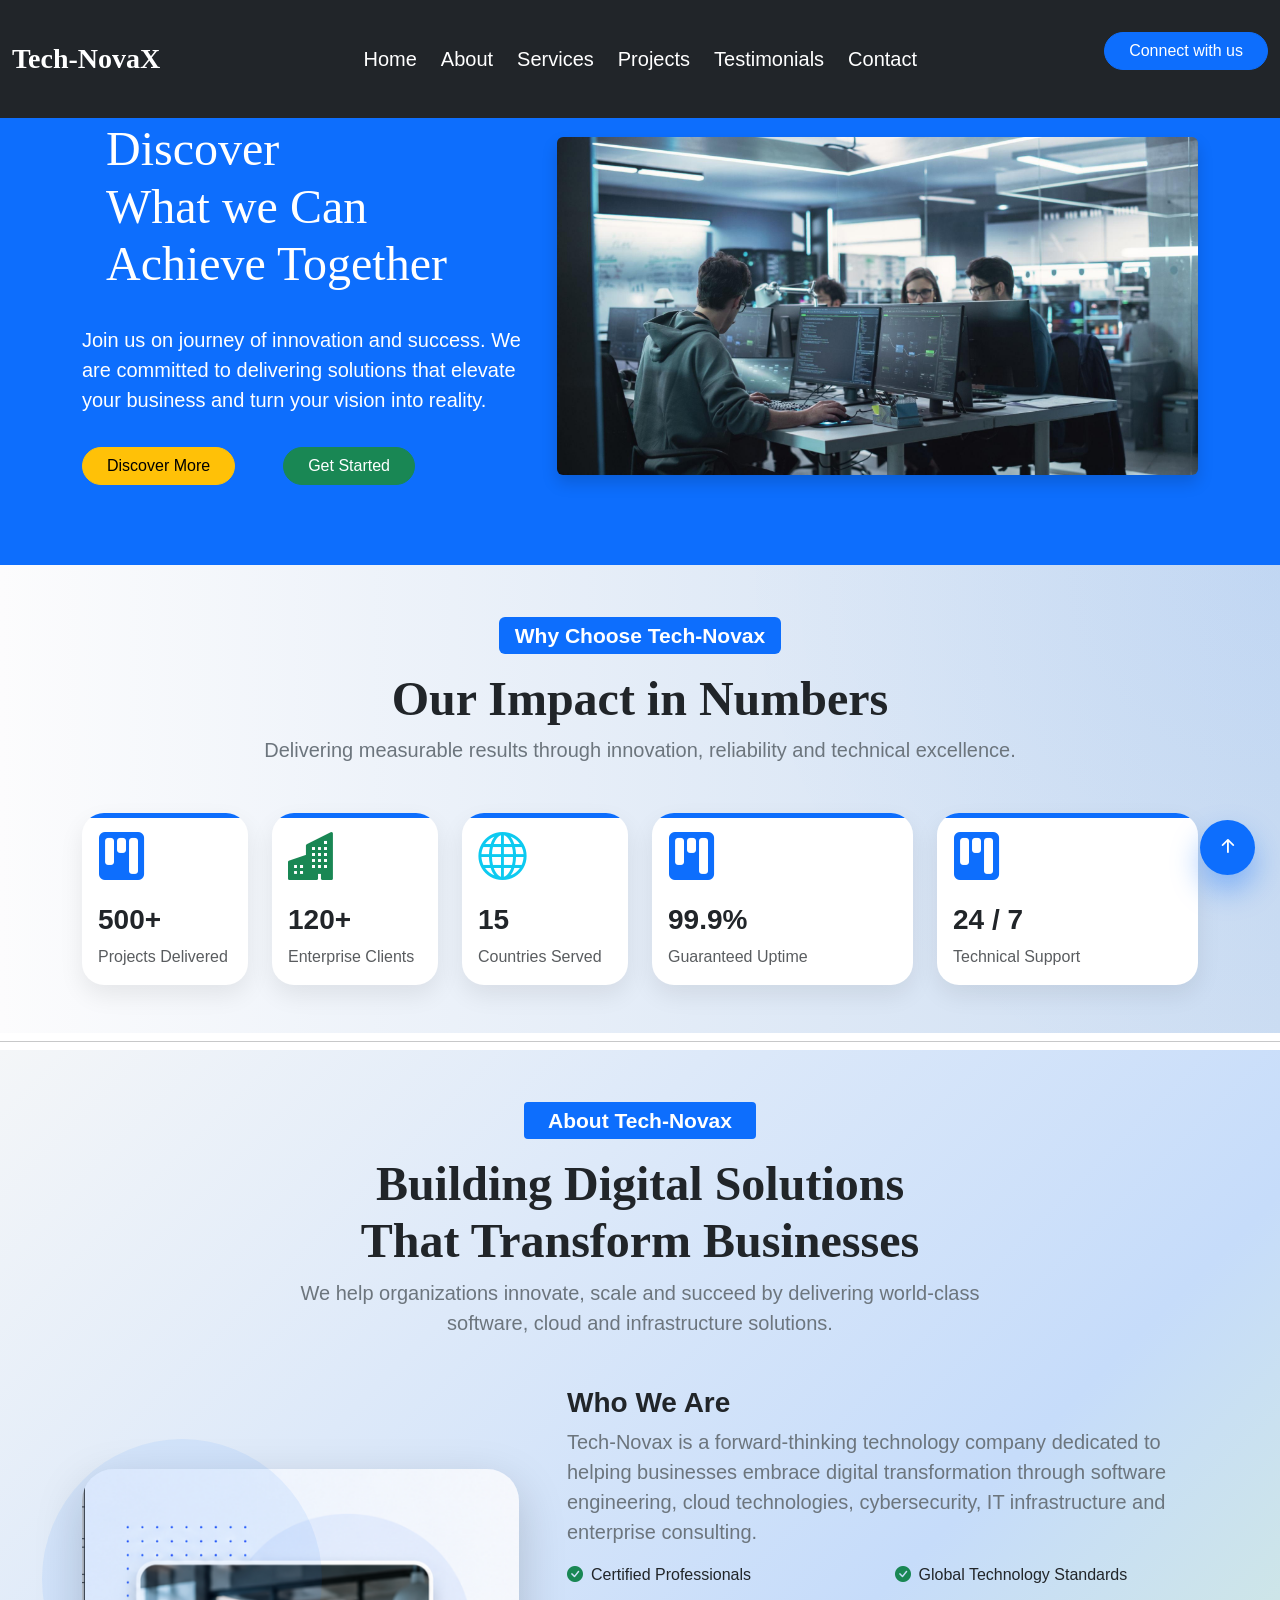
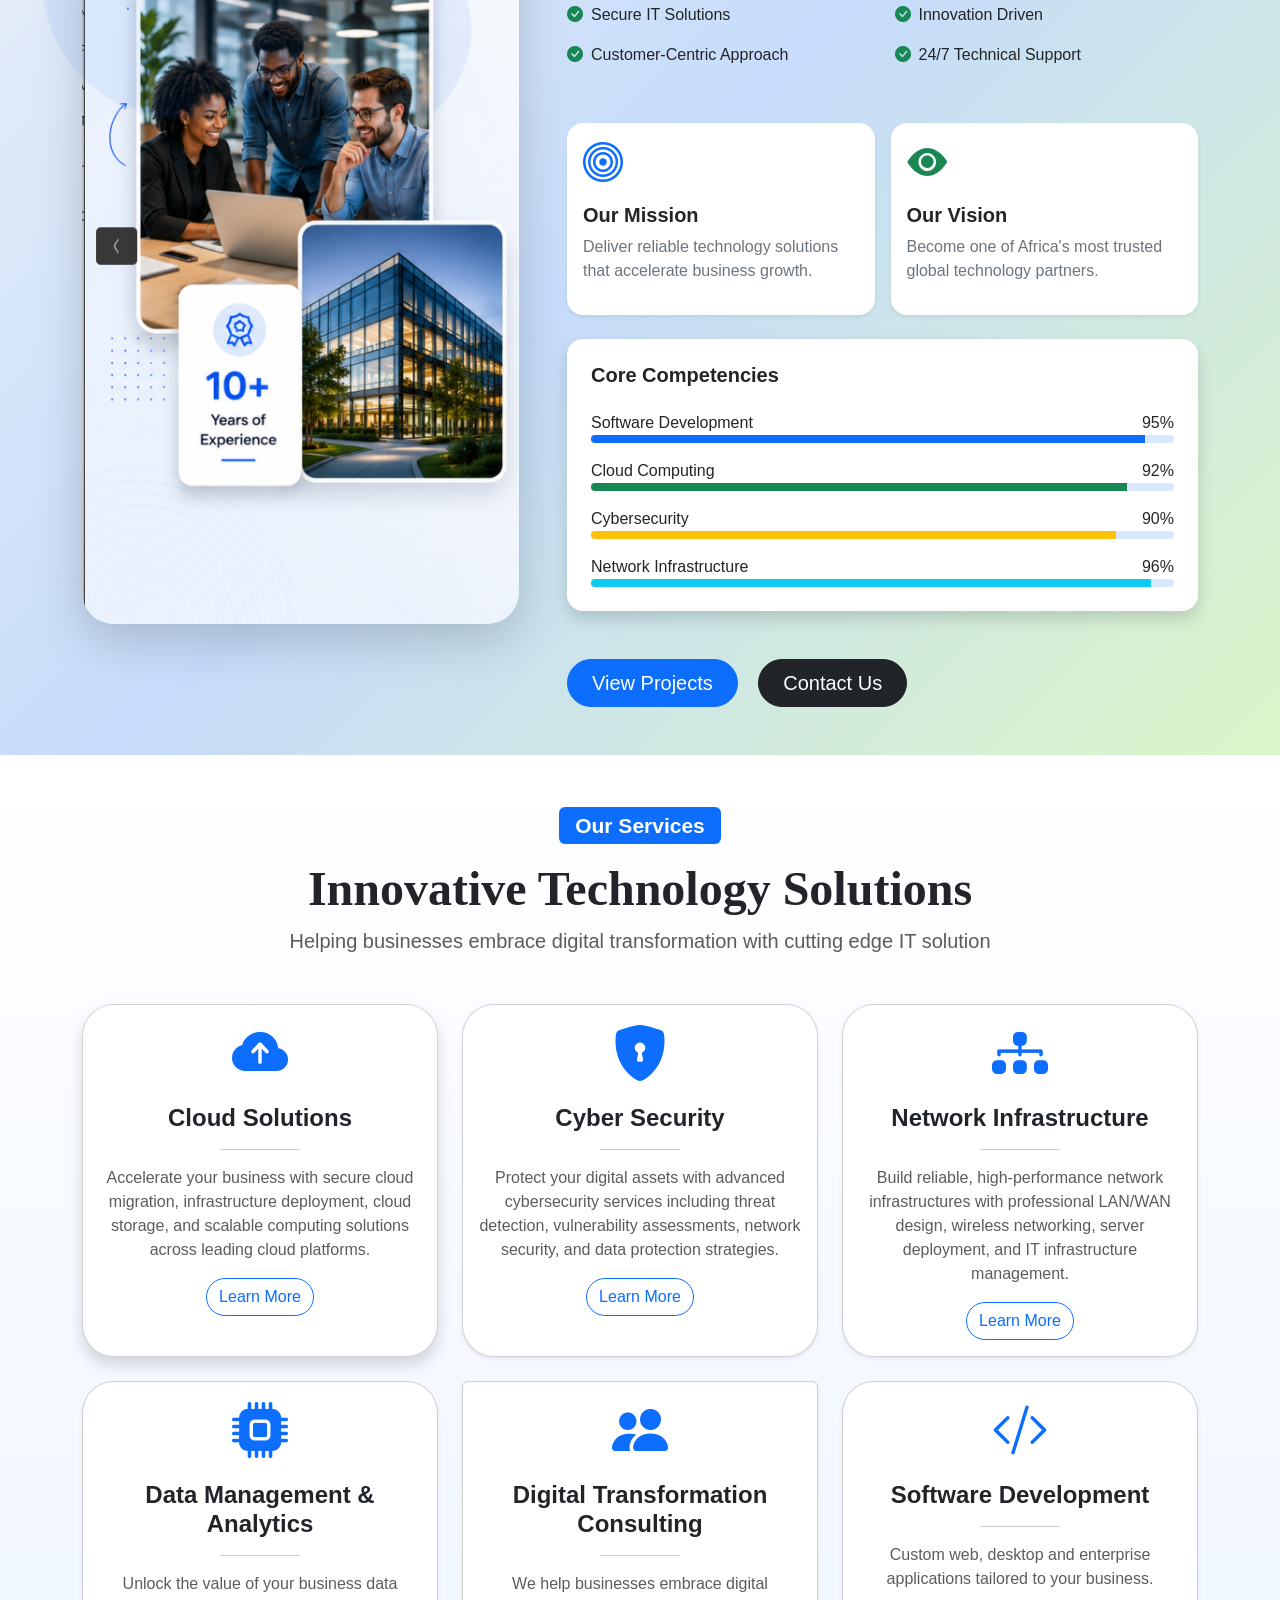
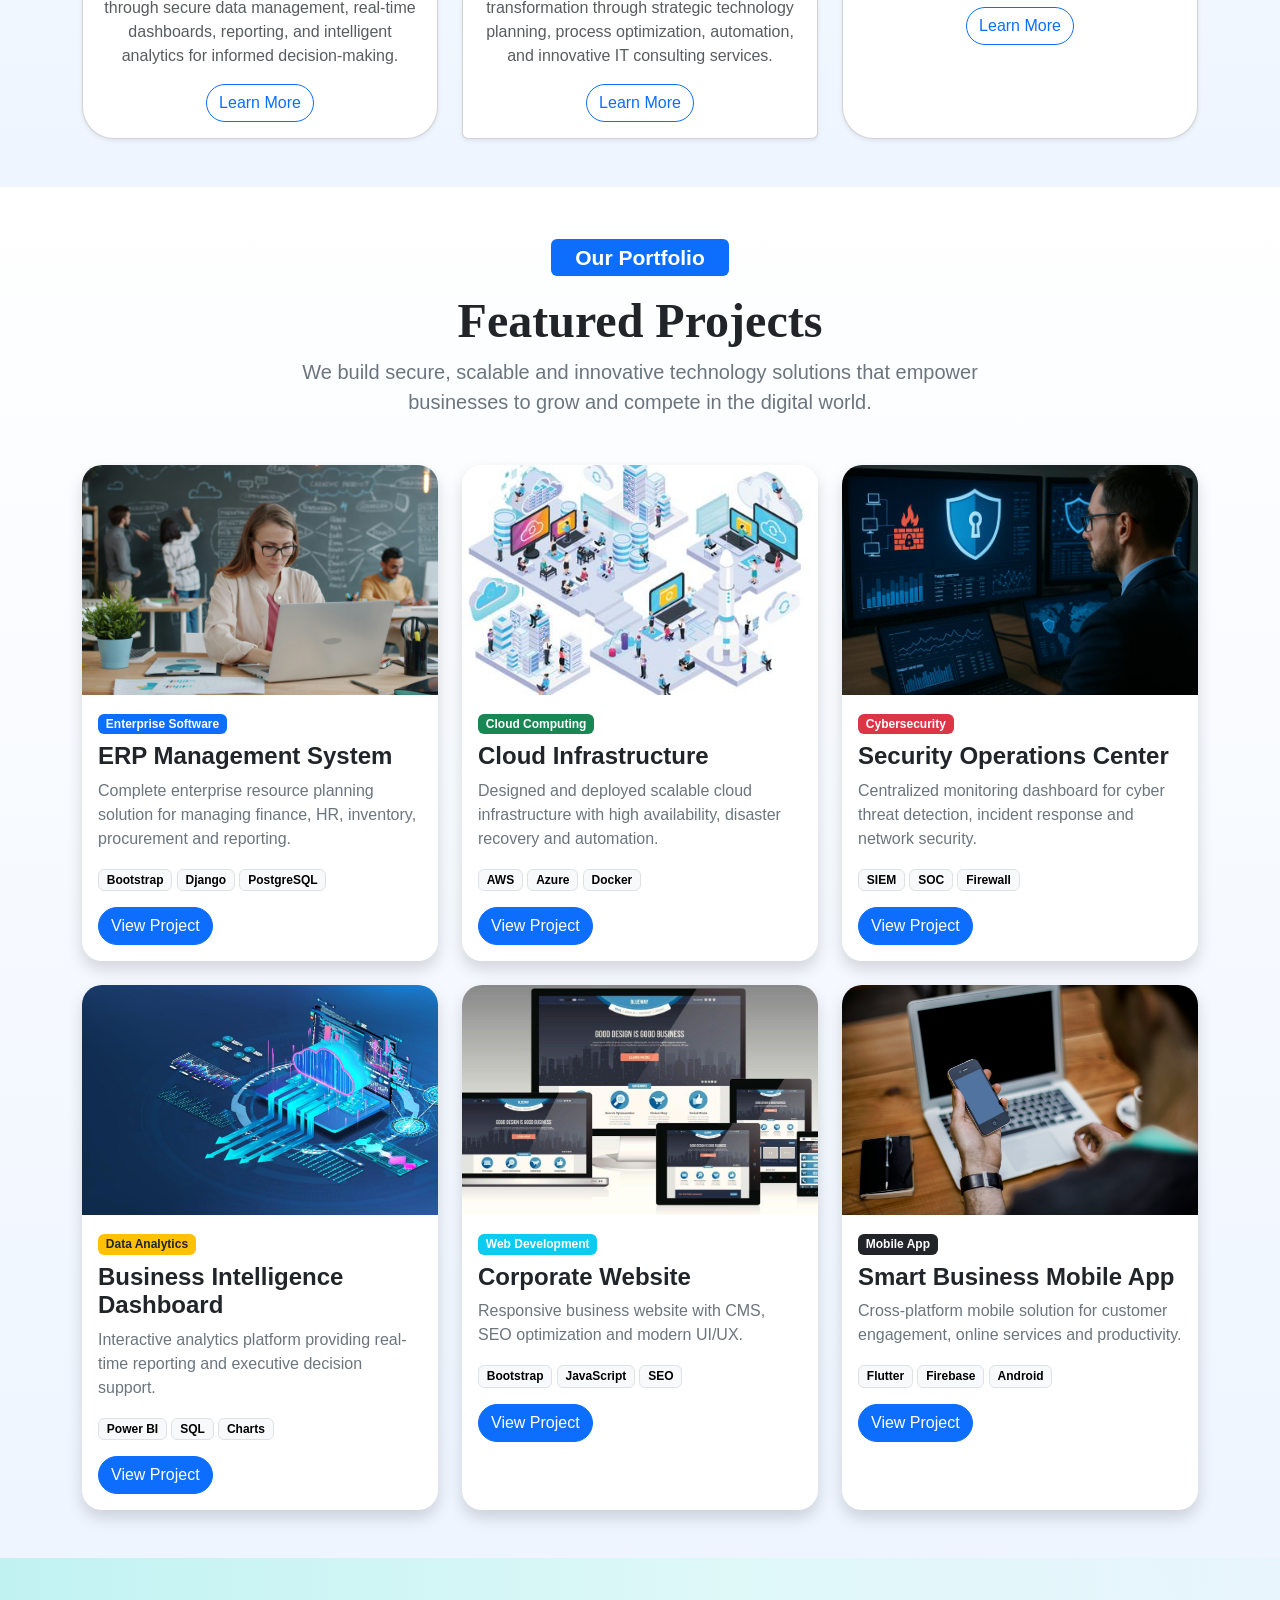
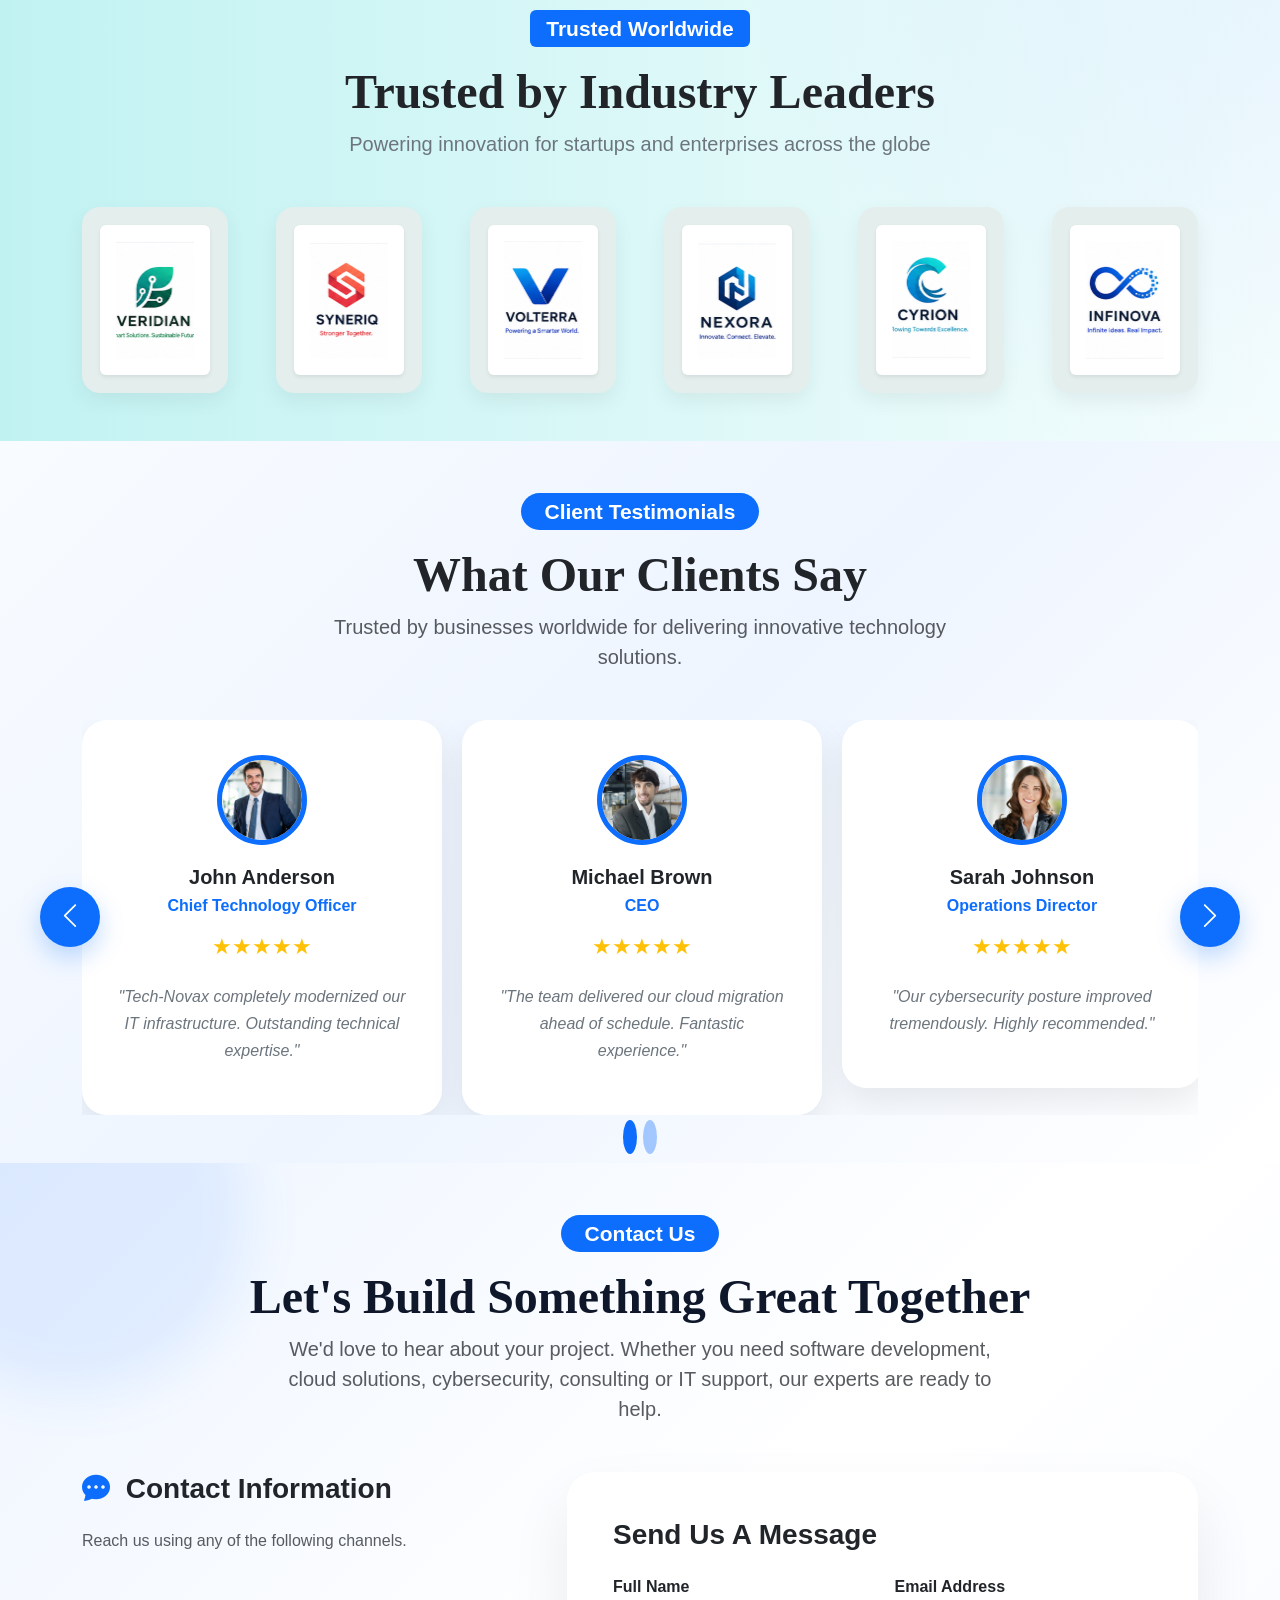
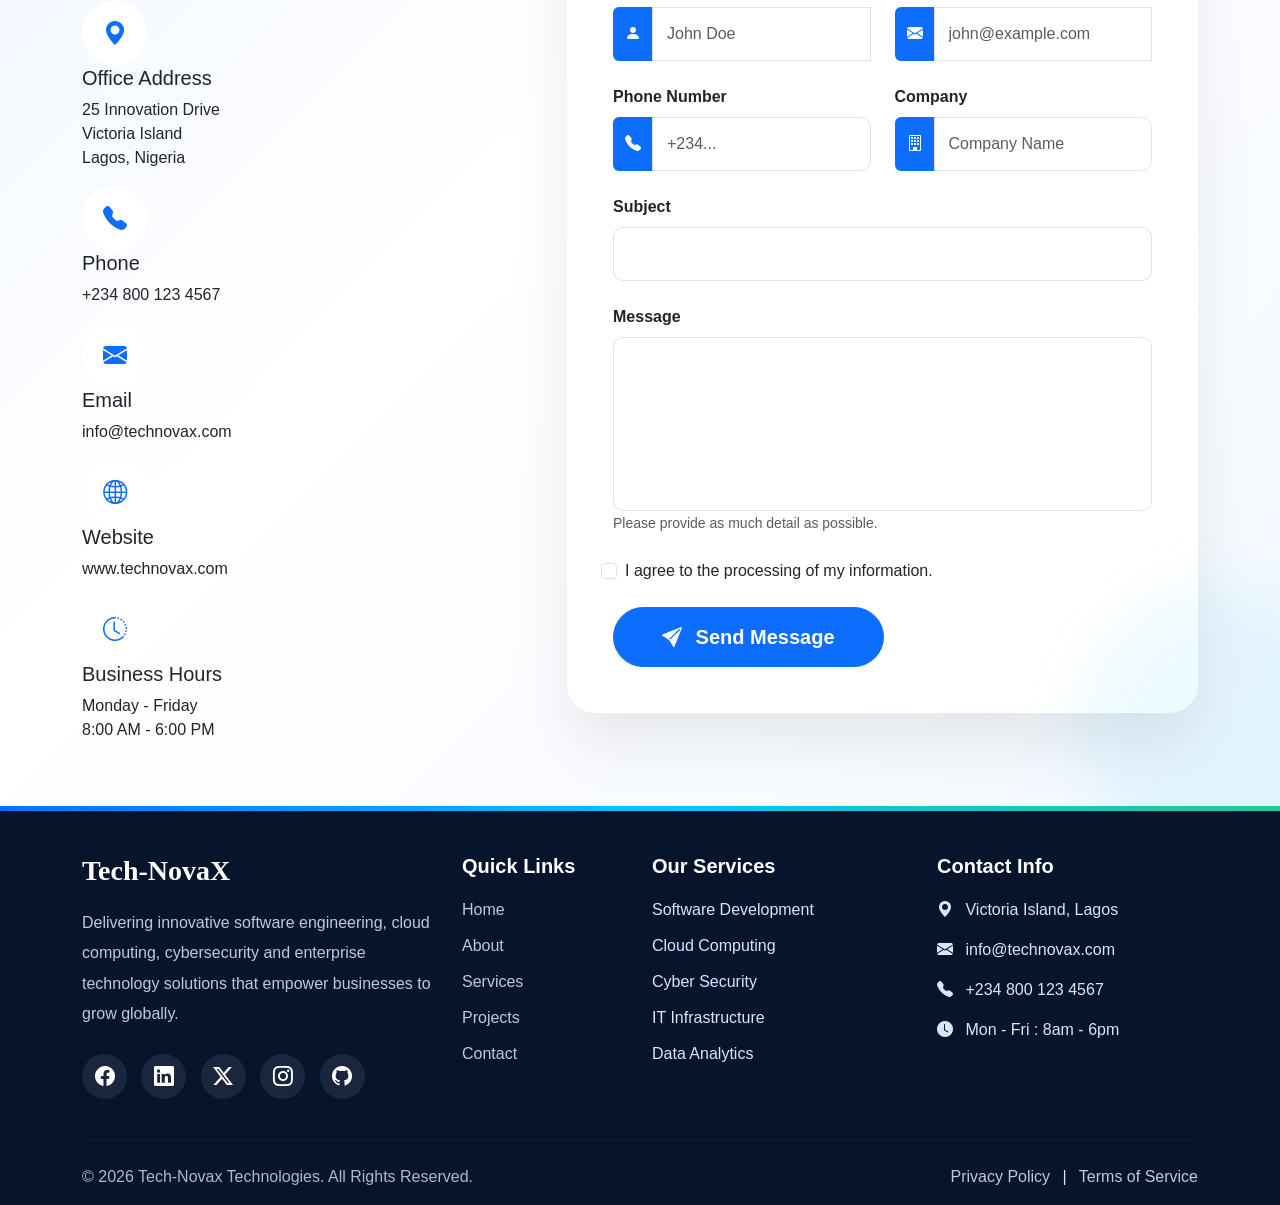
==== commit a75133a2: "I restructured the  sections" ====
--- a/index copy.html
+++ b/index copy.html
@@ -126,6 +126,762 @@
     </header>
 
     <!-- ================= END HEADER / HERO ================= -->
+
+    <!-- ================= STATISTICS SECTION ===     -->
+
+    <section id="statistics" class="stats-section py-5">
+      <div class="container">
+        <div class="text-center mb-5 fs-3">
+          <span class="badge bg-primary px-3 py-2 mb-3">
+            Why Choose Tech-Novax
+          </span>
+
+          <h2 class="fw-bold display-5">Our Impact in Numbers</h2>
+
+          <p class="lead text-secondary">
+            Delivering measurable results through innovation, reliability and
+            technical excellence.
+          </p>
+        </div>
+
+        <div class="row g-4">
+          <div class="col-sm-6 col-lg-2">
+            <div class="card stat-card border-0 h-100">
+              <div class="card-body">
+                <i class="bi bi-kanban-fill display-5 text-primary"></i>
+
+                <h3 class="fw-bold mt-3">500+</h3>
+
+                <p class="text-muted mb-0">Projects Delivered</p>
+              </div>
+            </div>
+          </div>
+
+          <div class="col-sm-6 col-lg-2">
+            <div class="card stat-card border-0 h-100">
+              <div class="card-body">
+                <i class="bi bi-buildings-fill display-5 text-success"></i>
+
+                <h3 class="fw-bold mt-3">120+</h3>
+
+                <p class="text-muted mb-0">Enterprise Clients</p>
+              </div>
+            </div>
+          </div>
+
+          <div class="col-sm-6 col-lg-2">
+            <div class="card stat-card border-0 h-100">
+              <div class="card-body">
+                <i class="bi bi-globe display-5 text-info"></i>
+
+                <h3 class="fw-bold mt-3">15</h3>
+
+                <p class="text-muted mb-0">Countries Served</p>
+              </div>
+            </div>
+          </div>
+
+          <div class="col-sm-6 col-lg-3">
+            <div class="card stat-card border-0 h-100">
+              <div class="card-body">
+                <i
+                  class="bi bi-kanban-fill stat-icon display-5 text-primary"
+                ></i>
+
+                <h3 class="fw-bold mt-3">99.9%</h3>
+
+                <p class="text-muted mb-0">Guaranteed Uptime</p>
+              </div>
+            </div>
+          </div>
+
+          <div class="col-sm-12 col-lg-3">
+            <div class="card stat-card border-0 h-100">
+              <div class="card-body">
+                <i
+                  class="bi bi-kanban-fill stat-icon display-5 text-primary"
+                ></i>
+
+                <h3 class="fw-bold mt-3">24 / 7</h3>
+
+                <p class="text-muted mb-0">Technical Support</p>
+              </div>
+            </div>
+          </div>
+        </div>
+      </div>
+    </section>
+
+    <!-- ================= END STATISTICS ================= -->
+
+
+
+    <hr class="my-2" />
+
+    <!-- ===================== ABOUT SECTION ===================== -->
+
+    <section
+      id="about"
+      class="about-section py-5 position-relative overflow-hidden"
+    >
+      <div class="container">
+        <!-- Section Heading -->
+
+        <div class="text-center mb-5 fs-3">
+          <span class="badge bg-primary px-4 py-2 rounded-1 mb-3">
+            About Tech-Novax
+          </span>
+
+          <h2 class="display-5 fw-bold">
+            Building Digital Solutions
+            <br />
+            That Transform Businesses
+          </h2>
+
+          <p class="lead text-secondary mx-auto" style="max-width: 700px">
+            We help organizations innovate, scale and succeed by delivering
+            world-class software, cloud and infrastructure solutions.
+          </p>
+        </div>
+
+        <div class="row align-items-center g-5">
+          <!-- LEFT COLUMN -->
+
+          <div class="col-lg-5">
+            <div class="position-relative">
+              <div class="about-bg-circle"></div>
+
+              <img
+                src="images/about-image/about-image-trimmed.png"
+                class="img-fluid rounded-5 shadow-lg about-image"
+                alt="About Tech-Novax"
+              />
+
+              <!-- Floating Card -->
+
+              <!--
+              <div class="experience-card">
+                <h2 class="fw-bold text-primary mb-1">10+</h2>
+
+                <small class="text-muted">
+                  Years of
+                  <br />
+                  Experience
+                </small>
+              </div>
+            --></div>
+          </div>
+
+          <!-- RIGHT COLUMN -->
+
+          <div class="col-lg-7">
+            <h3 class="fw-bold">Who We Are</h3>
+
+            <p class="lead text-secondary">
+              Tech-Novax is a forward-thinking technology company dedicated to
+              helping businesses embrace digital transformation through software
+              engineering, cloud technologies, cybersecurity, IT infrastructure
+              and enterprise consulting.
+            </p>
+
+            <!-- Highlight Card -->
+<!--
+            <div class="card border-0 shadow-sm rounded-4 mb-4">
+              <div class="card-body">
+                <h5 class="fw-bold">Our Commitment</h5>
+
+                <p class="text-secondary mb-0">
+                  We combine innovation, technical excellence and customer-first
+                  thinking to deliver secure, scalable and future-ready
+                  technology solutions.
+                </p>
+              </div>
+            </div>
+          -->
+
+            <!-- Features -->
+
+            <div class="row">
+              <div class="col-md-6">
+                <p>
+                  <i class="bi bi-check-circle-fill text-success me-2"></i
+                  >Certified Professionals
+                </p>
+
+                <p>
+                  <i class="bi bi-check-circle-fill text-success me-2"></i
+                  >Secure IT Solutions
+                </p>
+
+                <p>
+                  <i class="bi bi-check-circle-fill text-success me-2"></i
+                  >Customer-Centric Approach
+                </p>
+              </div>
+
+              <div class="col-md-6">
+                <p>
+                  <i class="bi bi-check-circle-fill text-success me-2"></i
+                  >Global Technology Standards
+                </p>
+
+                <p>
+                  <i class="bi bi-check-circle-fill text-success me-2"></i
+                  >Innovation Driven
+                </p>
+
+                <p>
+                  <i class="bi bi-check-circle-fill text-success me-2"></i>24/7
+                  Technical Support
+                </p>
+              </div>
+            </div>
+
+            <!-- Mission Vision -->
+
+            <div class="row g-3 my-4">
+              <div class="col-md-6">
+                <div class="card border-0 shadow-sm h-100 rounded-4">
+                  <div class="card-body">
+                    <i class="bi bi-bullseye text-primary display-6"></i>
+
+                    <h5 class="fw-bold mt-3">Our Mission</h5>
+
+                    <p class="text-secondary">
+                      Deliver reliable technology solutions that accelerate
+                      business growth.
+                    </p>
+                  </div>
+                </div>
+              </div>
+
+              <div class="col-md-6">
+                <div class="card border-0 shadow-sm h-100 rounded-4">
+                  <div class="card-body">
+                    <i class="bi bi-eye-fill text-success display-6"></i>
+
+                    <h5 class="fw-bold mt-3">Our Vision</h5>
+
+                    <p class="text-secondary">
+                      Become one of Africa's most trusted global technology
+                      partners.
+                    </p>
+                  </div>
+                </div>
+              </div>
+            </div>
+
+            <!-- Skills Card -->
+
+            <div class="card border-0 shadow rounded-4">
+              <div class="card-body p-4">
+                <h5 class="fw-bold mb-4">Core Competencies</h5>
+
+                <div class="mb-3">
+                  <div class="d-flex justify-content-between">
+                    <span>Software Development</span>
+
+                    <span>95%</span>
+                  </div>
+
+                  <div class="progress">
+                    <div
+                      class="progress-bar bg-primary"
+                      style="width: 95%"
+                    ></div>
+                  </div>
+                </div>
+
+                <div class="mb-3">
+                  <div class="d-flex justify-content-between">
+                    <span>Cloud Computing</span>
+
+                    <span>92%</span>
+                  </div>
+
+                  <div class="progress">
+                    <div
+                      class="progress-bar bg-success"
+                      style="width: 92%"
+                    ></div>
+                  </div>
+                </div>
+
+                <div class="mb-3">
+                  <div class="d-flex justify-content-between">
+                    <span>Cybersecurity</span>
+
+                    <span>90%</span>
+                  </div>
+
+                  <div class="progress">
+                    <div
+                      class="progress-bar bg-warning"
+                      style="width: 90%"
+                    ></div>
+                  </div>
+                </div>
+
+                <div>
+                  <div class="d-flex justify-content-between">
+                    <span>Network Infrastructure</span>
+
+                    <span>96%</span>
+                  </div>
+
+                  <div class="progress">
+                    <div class="progress-bar bg-info" style="width: 96%"></div>
+                  </div>
+                </div>
+              </div>
+            </div>
+
+            <!-- Buttons -->
+
+            <div class="mt-5">
+              <a
+                href="#projects"
+                class="btn btn-primary btn-lg rounded-pill px-4 me-3"
+              >
+                View Projects
+              </a>
+
+              <a href="#contact" class="btn btn-dark btn-lg rounded-pill px-4">
+                Contact Us
+              </a>
+            </div>
+          </div>
+        </div>
+      </div>
+    </section>
+
+    <!-- =====================END  ABOUT SECTION ===================== -->
+
+    <!-- ================= SERVICES SECTION ===     -->
+
+    <section id="services" class="py-5 services-section">
+      <div class="container">
+        <div class="text-center mb-5 fs-3">
+          <span class="badge bg-primary px-3 py-2 mb-3"> Our Services </span>
+
+          <h2 class="display-5 fw-bold">Innovative Technology Solutions</h2>
+
+          <p class="lead text-muted">
+            Helping businesses embrace digital transformation with cutting edge
+            IT solution
+          </p>
+        </div>
+
+        <div class="row g-4">
+          <div class="col-md-6 col-lg-4">
+            <div
+              class="card border-1 rounded-5 shadow bg- h-100 overflow-hidden service card"
+            >
+              <div class="card-body text-center">
+                <i class="bi bi-cloud-arrow-up-fill display-4 text-primary"></i>
+                <h4 class="mt-3 fw-bold">Cloud Solutions</h4>
+
+                <hr class="w-25 mx-auto my-3" />
+
+                <p class="text-muted">
+                  Accelerate your business with secure cloud migration,
+                  infrastructure deployment, cloud storage, and scalable
+                  computing solutions across leading cloud platforms.
+                </p>
+
+                <a
+                  href="coming-soon.html"
+                  class="btn btn-outline-primary rounded-pill"
+                >
+                  Learn More
+                </a>
+              </div>
+            </div>
+          </div>
+
+          <div class="col-md-6 col-lg-4">
+            <div class="card border-1 rounded-5 shadow-sm h-100">
+              <div class="card-body text-center">
+                <i class="bi bi-shield-lock-fill display-4 text-primary"></i>
+                <h4 class="mt-3 fw-bold">Cyber Security</h4>
+
+                <hr class="w-25 mx-auto my-3" />
+
+                <p class="text-muted">
+                  Protect your digital assets with advanced cybersecurity
+                  services including threat detection, vulnerability
+                  assessments, network security, and data protection strategies.
+                </p>
+
+                <a
+                  href="coming-soon.html"
+                  class="btn btn-outline-primary rounded-pill"
+                >
+                  Learn More
+                </a>
+              </div>
+            </div>
+          </div>
+
+          <div class="col-md-6 col-lg-4">
+            <div class="card border-1 rounded-5 shadow-sm h-100">
+              <div class="card-body text-center">
+                <i class="bi bi-diagram-3-fill display-4 text-primary"></i>
+                <h4 class="mt-3 fw-bold">Network Infrastructure</h4>
+
+                <hr class="w-25 mx-auto my-3" />
+
+                <p class="text-muted">
+                  Build reliable, high-performance network infrastructures with
+                  professional LAN/WAN design, wireless networking, server
+                  deployment, and IT infrastructure management.
+                </p>
+                <a
+                  href="coming-soon.html"
+                  class="btn btn-outline-primary rounded-pill"
+                >
+                  Learn More
+                </a>
+              </div>
+            </div>
+          </div>
+
+          <div class="col-md-6 col-lg-4">
+            <div class="card border-1 rounded-5 shadow-sm h-100">
+              <div class="card-body text-center">
+                <i class="bi bi-cpu-fill display-4 text-primary"></i>
+                <h4 class="mt-3 fw-bold">Data Management & Analytics</h4>
+
+                <hr class="w-25 mx-auto my-3" />
+
+                <p class="text-muted">
+                  Unlock the value of your business data through secure data
+                  management, real-time dashboards, reporting, and intelligent
+                  analytics for informed decision-making.
+                </p>
+
+                <a
+                  href="coming-soon.html"
+                  class="btn btn-outline-primary rounded-pill"
+                >
+                  Learn More
+                </a>
+              </div>
+            </div>
+          </div>
+
+          <div class="col-md-6 col-lg-4">
+            <div class="card border-1 rounded shadow-sm h-100">
+              <div class="card-body text-center">
+                <i class="bi bi-people-fill display-4 text-primary"></i>
+                <h4 class="mt-3 fw-bold">Digital Transformation Consulting</h4>
+
+                <hr class="w-25 mx-auto my-3" />
+
+                <p class="text-muted">
+                  We help businesses embrace digital transformation through
+                  strategic technology planning, process optimization,
+                  automation, and innovative IT consulting services.
+                </p>
+
+                <a
+                  href="coming-soon.html"
+                  class="btn btn-outline-primary rounded-pill"
+                >
+                  Learn More
+                </a>
+              </div>
+            </div>
+          </div>
+
+          <div class="col-md-6 col-lg-4">
+            <div class="card border-1 rounded-5 shadow-sm h-100">
+              <div class="card-body text-center">
+                <i class="bi bi-code-slash display-4 text-primary"></i>
+                <h4 class="mt-3 fw-bold">Software Development</h4>
+
+                <hr class="w-25 mx-auto my-3" />
+
+                <p class="text-muted">
+                  Custom web, desktop and enterprise applications tailored to
+                  your business.
+                </p>
+
+                <a
+                  href="coming-soon.html"
+                  class="btn btn-outline-primary rounded-pill"
+                >
+                  Learn More
+                </a>
+              </div>
+            </div>
+          </div>
+        </div>
+      </div>
+    </section>
+    <!-- ================= END SERVICES ================= -->
+
+    
+    <!-- ===================== PROJECTS SECTION ===================== -->
+
+    <section id="projects" class="py-5 bg-body-tertiary">
+      <div class="container">
+        <!-- Heading -->
+
+        <div class="text-center mb-5 fs-3">
+          <span class="badge bg-primary px-4 py-2 mb-3"> Our Portfolio </span>
+
+          <h2 class="display-5 fw-bold">Featured Projects</h2>
+
+          <p class="lead text-secondary mx-auto" style="max-width: 700px">
+            We build secure, scalable and innovative technology solutions that
+            empower businesses to grow and compete in the digital world.
+          </p>
+        </div>
+
+        <!-- Projects -->
+
+        <div class="row g-4">
+          <!-- Project 1 -->
+
+          <div class="col-md-6 col-lg-4">
+            <div
+              class="card border-0 shadow h-100 overflow-hidden project-card"
+            >
+              <div class="overflow-hidden">
+                <img
+                  src="images/projects/ERP.jpg"
+                  class="card-img-top project-img"
+                  alt="ERP System"
+                />
+              </div>
+
+              <div class="card-body">
+                <span class="badge bg-primary mb-2"> Enterprise Software </span>
+
+                <h4 class="fw-bold">ERP Management System</h4>
+
+                <p class="text-secondary">
+                  Complete enterprise resource planning solution for managing
+                  finance, HR, inventory, procurement and reporting.
+                </p>
+
+                <div class="mb-3">
+                  <span class="badge text-bg-light border">Bootstrap</span>
+
+                  <span class="badge text-bg-light border">Django</span>
+
+                  <span class="badge text-bg-light border">PostgreSQL</span>
+                </div>
+
+                <a href="coming-soon.html" class="btn btn-primary rounded-pill">
+                  View Project
+                </a>
+              </div>
+            </div>
+          </div>
+
+          <!-- Project 2 -->
+
+          <div class="col-md-6 col-lg-4">
+            <div
+              class="card border-0 shadow h-100 overflow-hidden project-card"
+            >
+              <div class="overflow-hidden">
+                <img
+                  src="images/projects/cloud-services.jpg"
+                  class="card-img-top project-img"
+                  alt="Cloud Computing"
+                />
+              </div>
+
+              <div class="card-body">
+                <span class="badge bg-success mb-2"> Cloud Computing </span>
+
+                <h4 class="fw-bold">Cloud Infrastructure</h4>
+
+                <p class="text-secondary">
+                  Designed and deployed scalable cloud infrastructure with high
+                  availability, disaster recovery and automation.
+                </p>
+
+                <div class="mb-3">
+                  <span class="badge text-bg-light border">AWS</span>
+
+                  <span class="badge text-bg-light border">Azure</span>
+
+                  <span class="badge text-bg-light border">Docker</span>
+                </div>
+
+                <a href="coming-soon.html" class="btn btn-primary rounded-pill">
+                  View Project
+                </a>
+              </div>
+            </div>
+          </div>
+
+          <!-- Project 3 -->
+
+          <div class="col-md-6 col-lg-4">
+            <div
+              class="card border-0 shadow h-100 overflow-hidden project-card"
+            >
+              <div class="overflow-hidden">
+                <img
+                  src="images/services/cybersecurity.jpg"
+                  class="card-img-top project-img"
+                  alt="Cyber Security"
+                />
+              </div>
+
+              <div class="card-body">
+                <span class="badge bg-danger mb-2"> Cybersecurity </span>
+
+                <h4 class="fw-bold">Security Operations Center</h4>
+
+                <p class="text-secondary">
+                  Centralized monitoring dashboard for cyber threat detection,
+                  incident response and network security.
+                </p>
+
+                <div class="mb-3">
+                  <span class="badge text-bg-light border">SIEM</span>
+
+                  <span class="badge text-bg-light border">SOC</span>
+
+                  <span class="badge text-bg-light border">Firewall</span>
+                </div>
+
+                <a href="coming-soon.html" class="btn btn-primary rounded-pill">
+                  View Project
+                </a>
+              </div>
+            </div>
+          </div>
+
+          <!-- Project 4 -->
+
+          <div class="col-md-6 col-lg-4">
+            <div
+              class="card border-0 shadow h-100 overflow-hidden project-card"
+            >
+              <div class="overflow-hidden">
+                <img
+                  src="images/projects/data-analytic-software-project.jpg"
+                  class="card-img-top project-img"
+                  alt="Dashboard"
+                />
+              </div>
+
+              <div class="card-body">
+                <span class="badge bg-warning text-dark mb-2">
+                  Data Analytics
+                </span>
+
+                <h4 class="fw-bold">Business Intelligence Dashboard</h4>
+
+                <p class="text-secondary">
+                  Interactive analytics platform providing real-time reporting
+                  and executive decision support.
+                </p>
+
+                <div class="mb-3">
+                  <span class="badge text-bg-light border">Power BI</span>
+
+                  <span class="badge text-bg-light border">SQL</span>
+
+                  <span class="badge text-bg-light border">Charts</span>
+                </div>
+
+                <a href="coming-soon.html" class="btn btn-primary rounded-pill">
+                  View Project
+                </a>
+              </div>
+            </div>
+          </div>
+
+          <!-- Project 5 -->
+
+          <div class="col-md-6 col-lg-4">
+            <div
+              class="card border-0 shadow h-100 overflow-hidden project-card"
+            >
+              <div class="overflow-hidden">
+                <img
+                  src="images/projects/web-design-and-dev-project.jpg"
+                  class="card-img-top project-img"
+                  alt="Website development"
+                />
+              </div>
+
+              <div class="card-body">
+                <span class="badge bg-info mb-2"> Web Development </span>
+
+                <h4 class="fw-bold">Corporate Website</h4>
+
+                <p class="text-secondary">
+                  Responsive business website with CMS, SEO optimization and
+                  modern UI/UX.
+                </p>
+
+                <div class="mb-3">
+                  <span class="badge text-bg-light border">Bootstrap</span>
+
+                  <span class="badge text-bg-light border">JavaScript</span>
+
+                  <span class="badge text-bg-light border">SEO</span>
+                </div>
+
+                <a href="coming-soon.html" class="btn btn-primary rounded-pill">
+                  View Project
+                </a>
+              </div>
+            </div>
+          </div>
+
+          <!-- Project 6 -->
+
+          <div class="col-md-6 col-lg-4">
+            <div
+              class="card border-0 shadow h-100 overflow-hidden project-card"
+            >
+              <div class="overflow-hidden">
+                <img
+                  src="images/projects/mobile.jpg"
+                  class="card-img-top project-img"
+                  alt="Mobile computing"
+                />
+              </div>
+
+              <div class="card-body">
+                <span class="badge bg-dark mb-2"> Mobile App </span>
+
+                <h4 class="fw-bold">Smart Business Mobile App</h4>
+
+                <p class="text-secondary">
+                  Cross-platform mobile solution for customer engagement, online
+                  services and productivity.
+                </p>
+
+                <div class="mb-3">
+                  <span class="badge text-bg-light border">Flutter</span>
+
+                  <span class="badge text-bg-light border">Firebase</span>
+
+                  <span class="badge text-bg-light border">Android</span>
+                </div>
+
+                <a href="coming-soon.html" class="btn btn-primary rounded-pill">
+                  View Project
+                </a>
+              </div>
+            </div>
+          </div>
+        </div>
+      </div>
+    </section>
+
+    <!--End of portfolio / projects-->
 
     <!-- ================= CLIENTS SECTION ===     -->
 
@@ -228,757 +984,6 @@
     </section>
     <!-- ================= END CLIENTS ================= -->
 
-    <hr class="my-2" />
-
-    <!-- ===================== ABOUT SECTION ===================== -->
-
-    <section
-      id="about"
-      class="about-section py-5 position-relative overflow-hidden"
-    >
-      <div class="container">
-        <!-- Section Heading -->
-
-        <div class="text-center mb-5 fs-3">
-          <span class="badge bg-primary px-4 py-2 rounded-1 mb-3">
-            About Tech-Novax
-          </span>
-
-          <h2 class="display-5 fw-bold">
-            Building Digital Solutions
-            <br />
-            That Transform Businesses
-          </h2>
-
-          <p class="lead text-secondary mx-auto" style="max-width: 700px">
-            We help organizations innovate, scale and succeed by delivering
-            world-class software, cloud and infrastructure solutions.
-          </p>
-        </div>
-
-        <div class="row align-items-center g-5">
-          <!-- LEFT COLUMN -->
-
-          <div class="col-lg-5">
-            <div class="position-relative">
-              <div class="about-bg-circle"></div>
-
-              <img
-                src="images/about-image/about-image-trimmed.png"
-                class="img-fluid rounded-5 shadow-lg about-image"
-                alt="About Tech-Novax"
-              />
-
-              <!-- Floating Card -->
-
-              <!--
-              <div class="experience-card">
-                <h2 class="fw-bold text-primary mb-1">10+</h2>
-
-                <small class="text-muted">
-                  Years of
-                  <br />
-                  Experience
-                </small>
-              </div>
-            --></div>
-          </div>
-
-          <!-- RIGHT COLUMN -->
-
-          <div class="col-lg-7">
-            <h3 class="fw-bold">Who We Are</h3>
-
-            <p class="lead text-secondary">
-              Tech-Novax is a forward-thinking technology company dedicated to
-              helping businesses embrace digital transformation through software
-              engineering, cloud technologies, cybersecurity, IT infrastructure
-              and enterprise consulting.
-            </p>
-
-            <!-- Highlight Card -->
-
-            <div class="card border-0 shadow-sm rounded-4 mb-4">
-              <div class="card-body">
-                <h5 class="fw-bold">Our Commitment</h5>
-
-                <p class="text-secondary mb-0">
-                  We combine innovation, technical excellence and customer-first
-                  thinking to deliver secure, scalable and future-ready
-                  technology solutions.
-                </p>
-              </div>
-            </div>
-
-            <!-- Features -->
-
-            <div class="row">
-              <div class="col-md-6">
-                <p>
-                  <i class="bi bi-check-circle-fill text-success me-2"></i
-                  >Certified Professionals
-                </p>
-
-                <p>
-                  <i class="bi bi-check-circle-fill text-success me-2"></i
-                  >Secure IT Solutions
-                </p>
-
-                <p>
-                  <i class="bi bi-check-circle-fill text-success me-2"></i
-                  >Customer-Centric Approach
-                </p>
-              </div>
-
-              <div class="col-md-6">
-                <p>
-                  <i class="bi bi-check-circle-fill text-success me-2"></i
-                  >Global Technology Standards
-                </p>
-
-                <p>
-                  <i class="bi bi-check-circle-fill text-success me-2"></i
-                  >Innovation Driven
-                </p>
-
-                <p>
-                  <i class="bi bi-check-circle-fill text-success me-2"></i>24/7
-                  Technical Support
-                </p>
-              </div>
-            </div>
-
-            <!-- Mission Vision -->
-
-            <div class="row g-3 my-4">
-              <div class="col-md-6">
-                <div class="card border-0 shadow-sm h-100 rounded-4">
-                  <div class="card-body">
-                    <i class="bi bi-bullseye text-primary display-6"></i>
-
-                    <h5 class="fw-bold mt-3">Our Mission</h5>
-
-                    <p class="text-secondary">
-                      Deliver reliable technology solutions that accelerate
-                      business growth.
-                    </p>
-                  </div>
-                </div>
-              </div>
-
-              <div class="col-md-6">
-                <div class="card border-0 shadow-sm h-100 rounded-4">
-                  <div class="card-body">
-                    <i class="bi bi-eye-fill text-success display-6"></i>
-
-                    <h5 class="fw-bold mt-3">Our Vision</h5>
-
-                    <p class="text-secondary">
-                      Become one of Africa's most trusted global technology
-                      partners.
-                    </p>
-                  </div>
-                </div>
-              </div>
-            </div>
-
-            <!-- Skills Card -->
-
-            <div class="card border-0 shadow rounded-4">
-              <div class="card-body p-4">
-                <h5 class="fw-bold mb-4">Core Competencies</h5>
-
-                <div class="mb-3">
-                  <div class="d-flex justify-content-between">
-                    <span>Software Development</span>
-
-                    <span>95%</span>
-                  </div>
-
-                  <div class="progress">
-                    <div
-                      class="progress-bar bg-primary"
-                      style="width: 95%"
-                    ></div>
-                  </div>
-                </div>
-
-                <div class="mb-3">
-                  <div class="d-flex justify-content-between">
-                    <span>Cloud Computing</span>
-
-                    <span>92%</span>
-                  </div>
-
-                  <div class="progress">
-                    <div
-                      class="progress-bar bg-success"
-                      style="width: 92%"
-                    ></div>
-                  </div>
-                </div>
-
-                <div class="mb-3">
-                  <div class="d-flex justify-content-between">
-                    <span>Cybersecurity</span>
-
-                    <span>90%</span>
-                  </div>
-
-                  <div class="progress">
-                    <div
-                      class="progress-bar bg-warning"
-                      style="width: 90%"
-                    ></div>
-                  </div>
-                </div>
-
-                <div>
-                  <div class="d-flex justify-content-between">
-                    <span>Network Infrastructure</span>
-
-                    <span>96%</span>
-                  </div>
-
-                  <div class="progress">
-                    <div class="progress-bar bg-info" style="width: 96%"></div>
-                  </div>
-                </div>
-              </div>
-            </div>
-
-            <!-- Buttons -->
-
-            <div class="mt-5">
-              <a
-                href="#projects"
-                class="btn btn-primary btn-lg rounded-pill px-4 me-3"
-              >
-                View Projects
-              </a>
-
-              <a href="#contact" class="btn btn-dark btn-lg rounded-pill px-4">
-                Contact Us
-              </a>
-            </div>
-          </div>
-        </div>
-      </div>
-    </section>
-
-    <!-- =====================END  ABOUT SECTION ===================== -->
-
-    <!-- ================= SERVICES SECTION ===     -->
-
-    <section id="services" class="py-5 services-section">
-      <div class="container">
-        <div class="text-center mb-5 fs-3">
-          <span class="badge bg-primary px-3 py-2 mb-3"> Our Services </span>
-
-          <h2 class="display-5 fw-bold">Innovative Technology Solutions</h2>
-
-          <p class="lead text-muted">
-            Helping businesses embrace digital transformation with cutting edge
-            IT solution
-          </p>
-        </div>
-
-        <div class="row g-4">
-          <div class="col-md-6 col-lg-4">
-            <div
-              class="card border-1 rounded-5 shadow bg- h-100 overflow-hidden service card"
-            >
-              <div class="card-body text-center">
-                <i class="bi bi-cloud-arrow-up-fill display-4 text-primary"></i>
-                <h4 class="mt-3 fw-bold">Cloud Solutions</h4>
-
-                <hr class="w-25 mx-auto my-3" />
-
-                <p class="text-muted">
-                  Accelerate your business with secure cloud migration,
-                  infrastructure deployment, cloud storage, and scalable
-                  computing solutions across leading cloud platforms.
-                </p>
-
-                <a
-                  href="coming-soon.html"
-                  class="btn btn-outline-primary rounded-pill"
-                >
-                  Learn More
-                </a>
-              </div>
-            </div>
-          </div>
-
-          <div class="col-md-6 col-lg-4">
-            <div class="card border-1 rounded-5 shadow-sm h-100">
-              <div class="card-body text-center">
-                <i class="bi bi-shield-lock-fill display-4 text-primary"></i>
-                <h4 class="mt-3 fw-bold">Cyber Security</h4>
-
-                <hr class="w-25 mx-auto my-3" />
-
-                <p class="text-muted">
-                  Protect your digital assets with advanced cybersecurity
-                  services including threat detection, vulnerability
-                  assessments, network security, and data protection strategies.
-                </p>
-
-                <a
-                  href="coming-soon.html"
-                  class="btn btn-outline-primary rounded-pill"
-                >
-                  Learn More
-                </a>
-              </div>
-            </div>
-          </div>
-
-          <div class="col-md-6 col-lg-4">
-            <div class="card border-1 rounded-5 shadow-sm h-100">
-              <div class="card-body text-center">
-                <i class="bi bi-diagram-3-fill display-4 text-primary"></i>
-                <h4 class="mt-3 fw-bold">Network Infrastructure</h4>
-
-                <hr class="w-25 mx-auto my-3" />
-
-                <p class="text-muted">
-                  Build reliable, high-performance network infrastructures with
-                  professional LAN/WAN design, wireless networking, server
-                  deployment, and IT infrastructure management.
-                </p>
-                <a
-                  href="coming-soon.html"
-                  class="btn btn-outline-primary rounded-pill"
-                >
-                  Learn More
-                </a>
-              </div>
-            </div>
-          </div>
-
-          <div class="col-md-6 col-lg-4">
-            <div class="card border-1 rounded-5 shadow-sm h-100">
-              <div class="card-body text-center">
-                <i class="bi bi-cpu-fill display-4 text-primary"></i>
-                <h4 class="mt-3 fw-bold">Data Management & Analytics</h4>
-
-                <hr class="w-25 mx-auto my-3" />
-
-                <p class="text-muted">
-                  Unlock the value of your business data through secure data
-                  management, real-time dashboards, reporting, and intelligent
-                  analytics for informed decision-making.
-                </p>
-
-                <a
-                  href="coming-soon.html"
-                  class="btn btn-outline-primary rounded-pill"
-                >
-                  Learn More
-                </a>
-              </div>
-            </div>
-          </div>
-
-          <div class="col-md-6 col-lg-4">
-            <div class="card border-1 rounded shadow-sm h-100">
-              <div class="card-body text-center">
-                <i class="bi bi-people-fill display-4 text-primary"></i>
-                <h4 class="mt-3 fw-bold">Digital Transformation Consulting</h4>
-
-                <hr class="w-25 mx-auto my-3" />
-
-                <p class="text-muted">
-                  We help businesses embrace digital transformation through
-                  strategic technology planning, process optimization,
-                  automation, and innovative IT consulting services.
-                </p>
-
-                <a
-                  href="coming-soon.html"
-                  class="btn btn-outline-primary rounded-pill"
-                >
-                  Learn More
-                </a>
-              </div>
-            </div>
-          </div>
-
-          <div class="col-md-6 col-lg-4">
-            <div class="card border-1 rounded-5 shadow-sm h-100">
-              <div class="card-body text-center">
-                <i class="bi bi-code-slash display-4 text-primary"></i>
-                <h4 class="mt-3 fw-bold">Software Development</h4>
-
-                <hr class="w-25 mx-auto my-3" />
-
-                <p class="text-muted">
-                  Custom web, desktop and enterprise applications tailored to
-                  your business.
-                </p>
-
-                <a
-                  href="coming-soon.html"
-                  class="btn btn-outline-primary rounded-pill"
-                >
-                  Learn More
-                </a>
-              </div>
-            </div>
-          </div>
-        </div>
-      </div>
-    </section>
-    <!-- ================= END SERVICES ================= -->
-
-    <!-- ================= STATISTICS SECTION ===     -->
-
-    <section id="statistics" class="stats-section py-5">
-      <div class="container">
-        <div class="text-center mb-5 fs-3">
-          <span class="badge bg-primary px-3 py-2 mb-3">
-            Why Choose Tech-Novax
-          </span>
-
-          <h2 class="fw-bold display-5">Our Impact in Numbers</h2>
-
-          <p class="lead text-secondary">
-            Delivering measurable results through innovation, reliability and
-            technical excellence.
-          </p>
-        </div>
-
-        <div class="row g-4">
-          <div class="col-sm-6 col-lg-2">
-            <div class="card stat-card border-0 h-100">
-              <div class="card-body">
-                <i class="bi bi-kanban-fill display-5 text-primary"></i>
-
-                <h3 class="fw-bold mt-3">500+</h3>
-
-                <p class="text-muted mb-0">Projects Delivered</p>
-              </div>
-            </div>
-          </div>
-
-          <div class="col-sm-6 col-lg-2">
-            <div class="card stat-card border-0 h-100">
-              <div class="card-body">
-                <i class="bi bi-buildings-fill display-5 text-success"></i>
-
-                <h3 class="fw-bold mt-3">120+</h3>
-
-                <p class="text-muted mb-0">Enterprise Clients</p>
-              </div>
-            </div>
-          </div>
-
-          <div class="col-sm-6 col-lg-2">
-            <div class="card stat-card border-0 h-100">
-              <div class="card-body">
-                <i class="bi bi-globe display-5 text-info"></i>
-
-                <h3 class="fw-bold mt-3">15</h3>
-
-                <p class="text-muted mb-0">Countries Served</p>
-              </div>
-            </div>
-          </div>
-
-          <div class="col-sm-6 col-lg-3">
-            <div class="card stat-card border-0 h-100">
-              <div class="card-body">
-                <i
-                  class="bi bi-kanban-fill stat-icon display-5 text-primary"
-                ></i>
-
-                <h3 class="fw-bold mt-3">99.9%</h3>
-
-                <p class="text-muted mb-0">Guaranteed Uptime</p>
-              </div>
-            </div>
-          </div>
-
-          <div class="col-sm-12 col-lg-3">
-            <div class="card stat-card border-0 h-100">
-              <div class="card-body">
-                <i
-                  class="bi bi-kanban-fill stat-icon display-5 text-primary"
-                ></i>
-
-                <h3 class="fw-bold mt-3">24 / 7</h3>
-
-                <p class="text-muted mb-0">Technical Support</p>
-              </div>
-            </div>
-          </div>
-        </div>
-      </div>
-    </section>
-
-    <!-- ================= END STATISTICS ================= -->
-
-    <!-- ===================== PROJECTS SECTION ===================== -->
-
-    <section id="projects" class="py-5 bg-body-tertiary">
-      <div class="container">
-        <!-- Heading -->
-
-        <div class="text-center mb-5 fs-3">
-          <span class="badge bg-primary px-4 py-2 mb-3"> Our Portfolio </span>
-
-          <h2 class="display-5 fw-bold">Featured Projects</h2>
-
-          <p class="lead text-secondary mx-auto" style="max-width: 700px">
-            We build secure, scalable and innovative technology solutions that
-            empower businesses to grow and compete in the digital world.
-          </p>
-        </div>
-
-        <!-- Projects -->
-
-        <div class="row g-4">
-          <!-- Project 1 -->
-
-          <div class="col-md-6 col-lg-4">
-            <div
-              class="card border-0 shadow h-100 overflow-hidden project-card"
-            >
-              <div class="overflow-hidden">
-                <img
-                  src="images/projects/ERP.jpg"
-                  class="card-img-top project-img"
-                  alt="ERP System"
-                />
-              </div>
-
-              <div class="card-body">
-                <span class="badge bg-primary mb-2"> Enterprise Software </span>
-
-                <h4 class="fw-bold">ERP Management System</h4>
-
-                <p class="text-secondary">
-                  Complete enterprise resource planning solution for managing
-                  finance, HR, inventory, procurement and reporting.
-                </p>
-
-                <div class="mb-3">
-                  <span class="badge text-bg-light border">Bootstrap</span>
-
-                  <span class="badge text-bg-light border">Django</span>
-
-                  <span class="badge text-bg-light border">PostgreSQL</span>
-                </div>
-
-                <a href="coming-soon.html" class="btn btn-primary rounded-pill">
-                  View Project
-                </a>
-              </div>
-            </div>
-          </div>
-
-          <!-- Project 2 -->
-
-          <div class="col-md-6 col-lg-4">
-            <div
-              class="card border-0 shadow h-100 overflow-hidden project-card"
-            >
-              <div class="overflow-hidden">
-                <img
-                  src="images/projects/cloud-services.jpg"
-                  class="card-img-top project-img"
-                  alt="Cloud Computing"
-                />
-              </div>
-
-              <div class="card-body">
-                <span class="badge bg-success mb-2"> Cloud Computing </span>
-
-                <h4 class="fw-bold">Cloud Infrastructure</h4>
-
-                <p class="text-secondary">
-                  Designed and deployed scalable cloud infrastructure with high
-                  availability, disaster recovery and automation.
-                </p>
-
-                <div class="mb-3">
-                  <span class="badge text-bg-light border">AWS</span>
-
-                  <span class="badge text-bg-light border">Azure</span>
-
-                  <span class="badge text-bg-light border">Docker</span>
-                </div>
-
-                <a href="coming-soon.html" class="btn btn-primary rounded-pill">
-                  View Project
-                </a>
-              </div>
-            </div>
-          </div>
-
-          <!-- Project 3 -->
-
-          <div class="col-md-6 col-lg-4">
-            <div
-              class="card border-0 shadow h-100 overflow-hidden project-card"
-            >
-              <div class="overflow-hidden">
-                <img
-                  src="images/services/cybersecurity.jpg"
-                  class="card-img-top project-img"
-                  alt="Cyber Security"
-                />
-              </div>
-
-              <div class="card-body">
-                <span class="badge bg-danger mb-2"> Cybersecurity </span>
-
-                <h4 class="fw-bold">Security Operations Center</h4>
-
-                <p class="text-secondary">
-                  Centralized monitoring dashboard for cyber threat detection,
-                  incident response and network security.
-                </p>
-
-                <div class="mb-3">
-                  <span class="badge text-bg-light border">SIEM</span>
-
-                  <span class="badge text-bg-light border">SOC</span>
-
-                  <span class="badge text-bg-light border">Firewall</span>
-                </div>
-
-                <a href="coming-soon.html" class="btn btn-primary rounded-pill">
-                  View Project
-                </a>
-              </div>
-            </div>
-          </div>
-
-          <!-- Project 4 -->
-
-          <div class="col-md-6 col-lg-4">
-            <div
-              class="card border-0 shadow h-100 overflow-hidden project-card"
-            >
-              <div class="overflow-hidden">
-                <img
-                  src="images/projects/data-analytic-software-project.jpg"
-                  class="card-img-top project-img"
-                  alt="Dashboard"
-                />
-              </div>
-
-              <div class="card-body">
-                <span class="badge bg-warning text-dark mb-2">
-                  Data Analytics
-                </span>
-
-                <h4 class="fw-bold">Business Intelligence Dashboard</h4>
-
-                <p class="text-secondary">
-                  Interactive analytics platform providing real-time reporting
-                  and executive decision support.
-                </p>
-
-                <div class="mb-3">
-                  <span class="badge text-bg-light border">Power BI</span>
-
-                  <span class="badge text-bg-light border">SQL</span>
-
-                  <span class="badge text-bg-light border">Charts</span>
-                </div>
-
-                <a href="coming-soon.html" class="btn btn-primary rounded-pill">
-                  View Project
-                </a>
-              </div>
-            </div>
-          </div>
-
-          <!-- Project 5 -->
-
-          <div class="col-md-6 col-lg-4">
-            <div
-              class="card border-0 shadow h-100 overflow-hidden project-card"
-            >
-              <div class="overflow-hidden">
-                <img
-                  src="images/projects/web-design-and-dev-project.jpg"
-                  class="card-img-top project-img"
-                  alt="Website development"
-                />
-              </div>
-
-              <div class="card-body">
-                <span class="badge bg-info mb-2"> Web Development </span>
-
-                <h4 class="fw-bold">Corporate Website</h4>
-
-                <p class="text-secondary">
-                  Responsive business website with CMS, SEO optimization and
-                  modern UI/UX.
-                </p>
-
-                <div class="mb-3">
-                  <span class="badge text-bg-light border">Bootstrap</span>
-
-                  <span class="badge text-bg-light border">JavaScript</span>
-
-                  <span class="badge text-bg-light border">SEO</span>
-                </div>
-
-                <a href="coming-soon.html" class="btn btn-primary rounded-pill">
-                  View Project
-                </a>
-              </div>
-            </div>
-          </div>
-
-          <!-- Project 6 -->
-
-          <div class="col-md-6 col-lg-4">
-            <div
-              class="card border-0 shadow h-100 overflow-hidden project-card"
-            >
-              <div class="overflow-hidden">
-                <img
-                  src="images/projects/mobile.jpg"
-                  class="card-img-top project-img"
-                  alt="Mobile computing"
-                />
-              </div>
-
-              <div class="card-body">
-                <span class="badge bg-dark mb-2"> Mobile App </span>
-
-                <h4 class="fw-bold">Smart Business Mobile App</h4>
-
-                <p class="text-secondary">
-                  Cross-platform mobile solution for customer engagement, online
-                  services and productivity.
-                </p>
-
-                <div class="mb-3">
-                  <span class="badge text-bg-light border">Flutter</span>
-
-                  <span class="badge text-bg-light border">Firebase</span>
-
-                  <span class="badge text-bg-light border">Android</span>
-                </div>
-
-                <a href="coming-soon.html" class="btn btn-primary rounded-pill">
-                  View Project
-                </a>
-              </div>
-            </div>
-          </div>
-        </div>
-      </div>
-    </section>
-
-    <!--End of portfolio / projects-->
 
     <!--======TESTIMONIAL -->
 
